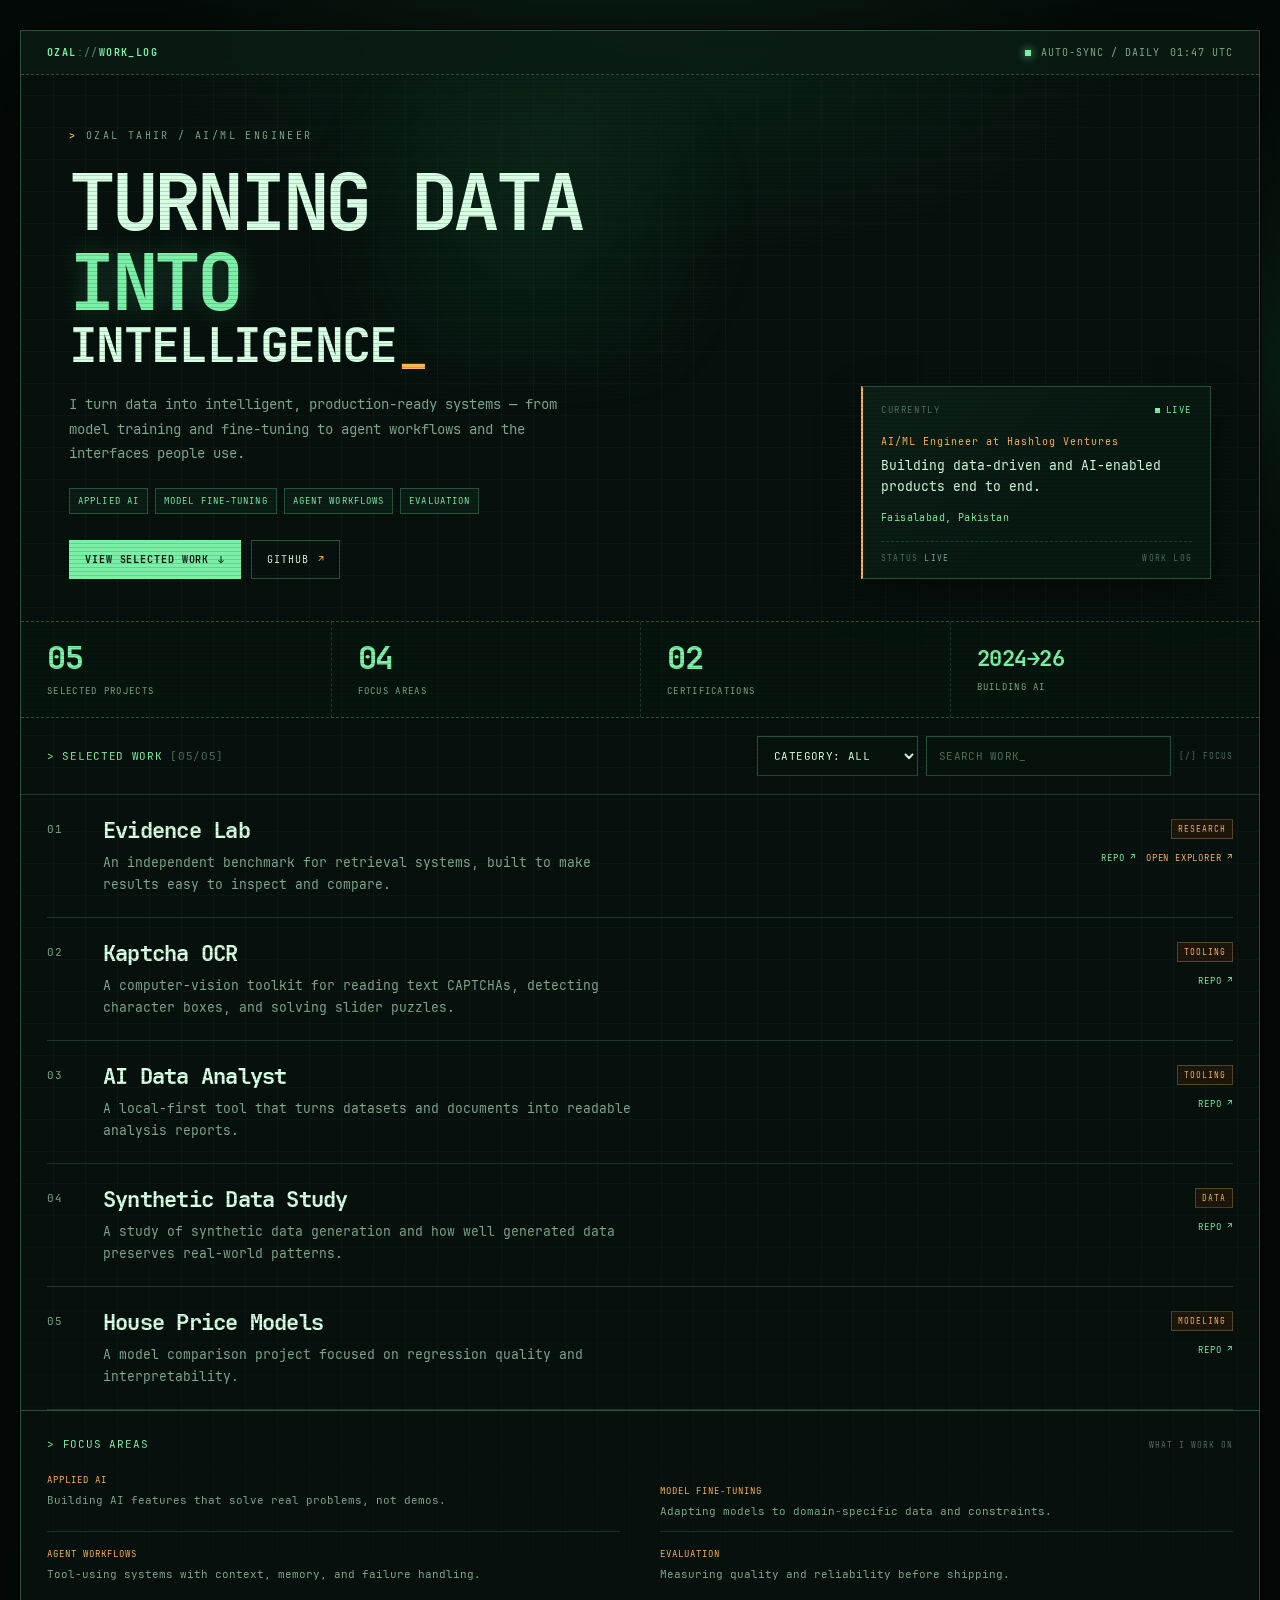
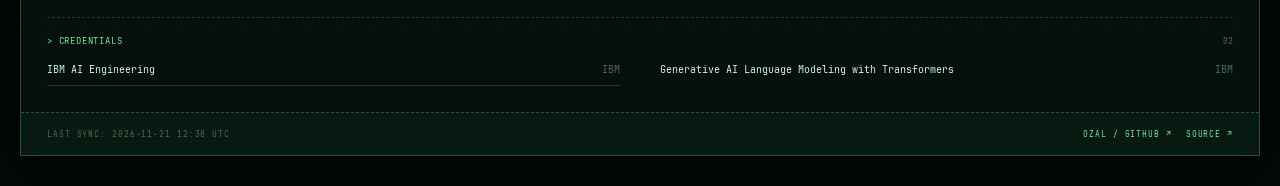
==== docs/index.html @ ebce56c3 "chore: refresh project monitor [skip ci]" ====
<!doctype html>
<html lang="en">
<head>
<meta charset="utf-8">
<meta name="viewport" content="width=device-width,initial-scale=1">
<title>Ozal Tahir — AI/ML Engineer</title>
<meta name="description" content="Ozal Tahir — AI/ML engineer building data-driven and AI-enabled products end to end. Selected work, focus areas, and credentials.">
<meta name="theme-color" content="#07110d">
<meta property="og:title" content="Ozal Tahir — AI/ML Engineer">
<meta property="og:description" content="Turning data into intelligent, production-ready systems.">
<meta property="og:type" content="website">
<link rel="icon" href="data:image/svg+xml,%3Csvg xmlns='http://www.w3.org/2000/svg' viewBox='0 0 64 64'%3E%3Crect width='64' height='64' fill='%2307110d'/%3E%3Cpath d='M14 20l10 12-10 12' stroke='%237bf1a8' stroke-width='5' fill='none'/%3E%3Cpath d='M32 46h18' stroke='%23ffb454' stroke-width='5'/%3E%3C/svg%3E">
<style>
@font-face{font-family:"JetBrains Mono";src:url("fonts/JetBrainsMono-Regular.ttf") format("truetype");font-weight:400;font-display:swap}
@font-face{font-family:"JetBrains Mono";src:url("fonts/JetBrainsMono-Bold.ttf") format("truetype");font-weight:700;font-display:swap}
:root{
  --bg:#06110d;--panel:#081710;--panel-2:#0a1d14;--ink:#d7ffe3;--mint:#7bf1a8;--green:#3ddc84;
  --amber:#ffb454;--muted:#7fa88f;--faint:#4f6f5d;--line:#1b3a2a;--line-2:#26513a;
  --mono:"JetBrains Mono",ui-monospace,SFMono-Regular,Menlo,Consolas,monospace;
  --measure:1240px;
}
*,*::before,*::after{box-sizing:border-box}
[hidden]{display:none!important}
html{scroll-behavior:smooth}
body{margin:0;background:#030a07;color:var(--ink);font-family:var(--mono);font-size:14px;-webkit-font-smoothing:antialiased}
a{color:inherit;text-decoration:none}
button,input,select{font:inherit;color:inherit}
button{background:none;border:0;padding:0;cursor:pointer}
a:hover{text-decoration:underline;text-underline-offset:4px}
:focus-visible{outline:2px solid var(--mint);outline-offset:3px}
::selection{background:var(--mint);color:var(--bg)}
.sr-only{position:absolute;width:1px;height:1px;padding:0;margin:-1px;overflow:hidden;clip:rect(0,0,0,0);white-space:nowrap;border:0}
.skip{position:absolute;left:16px;top:-60px;z-index:100;background:var(--mint);color:var(--bg);padding:10px 14px;font-weight:700}
.skip:focus{top:16px}

body{
  background:
    radial-gradient(900px 520px at 50% -10%,#0c2c1c 0%,transparent 65%),
    radial-gradient(700px 500px at 100% 20%,#0a2418 0%,transparent 60%),
    #030a07;
}
.monitor{
  max-width:var(--measure);margin:30px auto;position:relative;isolation:isolate;overflow:hidden;
  background:
    radial-gradient(800px 380px at 50% 0%,#0b2418 0%,transparent 62%),
    var(--bg);
  border:1px solid var(--line-2);
  box-shadow:0 0 0 1px #000,0 30px 90px #000a;
}
.monitor::before{
  content:"";position:absolute;inset:0;z-index:-1;opacity:.55;pointer-events:none;
  background-image:
    linear-gradient(#0d2519 1px,transparent 1px),
    linear-gradient(90deg,#0d2519 1px,transparent 1px);
  background-size:32px 32px;
  mask-image:linear-gradient(180deg,#000 0%,#000 60%,transparent 100%);
}
.monitor::after{
  content:"";position:absolute;inset:0;pointer-events:none;z-index:20;opacity:.16;
  background:repeating-linear-gradient(0deg,transparent 0 3px,#03100a 3px 4px);
  mix-blend-mode:multiply;
}

.topbar{
  display:flex;justify-content:space-between;align-items:center;gap:18px;padding:15px 26px;
  background:#0a1c13cc;border-bottom:1px dashed var(--line-2);font-size:10px;letter-spacing:1px;
  color:var(--mint);position:sticky;top:0;z-index:30;backdrop-filter:blur(10px)
}
.brand{font-weight:700;letter-spacing:1.4px;white-space:nowrap}
.brand .dim{color:var(--faint)}
.top-status{display:flex;align-items:center;gap:10px;color:var(--muted);white-space:nowrap}
.dot{width:6px;height:6px;background:var(--mint);display:inline-block;box-shadow:0 0 10px var(--mint);animation:pulse 2.4s ease-in-out infinite}
@keyframes pulse{0%,100%{opacity:1}50%{opacity:.25}}
.cursor{display:inline-block;margin-left:2px;color:var(--amber);animation:blink 1.2s step-end infinite}
@keyframes blink{0%,55%,100%{opacity:1}56%,99%{opacity:0}}

.hero{
  display:grid;grid-template-columns:minmax(0,1fr) 350px;gap:42px;align-items:end;
  padding:54px 48px 42px;position:relative
}
.hero::before{content:"";position:absolute;left:20%;top:0;width:520px;height:300px;background:radial-gradient(circle,#1b6b3d33,transparent 70%);filter:blur(20px);pointer-events:none;z-index:-1}
.kicker{font-size:10px;letter-spacing:2.4px;color:var(--muted);margin:0 0 20px;text-transform:uppercase}
.kicker b{color:var(--amber);font-weight:700}
h1{margin:0;font-size:clamp(34px,6.4vw,78px);line-height:1.02;letter-spacing:-.055em;font-weight:700;text-transform:uppercase}
h1 .line{display:block}
h1 .accent{color:var(--mint);text-shadow:0 0 26px #7bf1a838}
h1 .small{font-size:.62em;letter-spacing:-.035em;color:var(--ink)}
.lede{max-width:62ch;margin:22px 0 0;font-size:14px;line-height:1.75;color:var(--muted)}
.lede strong{color:var(--ink);font-weight:400}
.focus{display:flex;flex-wrap:wrap;gap:7px;margin:22px 0 0;padding:0;list-style:none}
.focus li{font-size:9px;letter-spacing:1.1px;color:var(--mint);border:1px solid var(--line-2);background:#0a1d14;padding:6px 8px;text-transform:uppercase}
.cta{display:flex;flex-wrap:wrap;gap:10px;margin:26px 0 0}
.btn{display:inline-flex;align-items:center;gap:9px;border:1px solid var(--line-2);padding:12px 15px;font-size:10px;letter-spacing:.9px;text-transform:uppercase;color:var(--ink);transition:background .18s,border-color .18s,transform .18s}
.btn:hover{text-decoration:none;border-color:var(--mint);background:#0c2418;transform:translateY(-1px)}
.btn.primary{background:var(--mint);border-color:var(--mint);color:#04130b;font-weight:700}
.btn.primary:hover{background:#a1ffc2;border-color:#a1ffc2}
.btn .arrow{color:var(--amber)}
.btn.primary .arrow{color:#0a4a26}

.signal{
  border:1px solid var(--line-2);border-left:2px solid var(--amber);background:#091a12f2;
  padding:17px 18px 15px;position:relative;box-shadow:0 18px 40px #0006
}
.signal::before{content:"";position:absolute;inset:0;background:linear-gradient(135deg,#7bf1a808,transparent 55%);pointer-events:none}
.signal-head{display:flex;justify-content:space-between;align-items:center;gap:10px;font-size:8.5px;letter-spacing:1.6px;color:var(--faint);text-transform:uppercase}
.live{display:flex;align-items:center;gap:6px;color:var(--mint)}
.live i{width:5px;height:5px;background:var(--mint);display:block;animation:pulse 2.4s ease-in-out infinite}
.signal-date{font-size:10px;color:var(--amber);letter-spacing:1px;margin:18px 0 7px;line-height:1.5}
.signal-msg{font-size:13px;line-height:1.6;color:var(--ink);margin:0}
.signal-repo{display:inline-block;margin:13px 0 0;font-size:9.5px;color:var(--mint);letter-spacing:.4px}
.signal-foot{display:flex;justify-content:space-between;gap:10px;margin:16px 0 0;padding-top:11px;border-top:1px dashed var(--line);font-size:8px;letter-spacing:1.2px;color:var(--faint);text-transform:uppercase}
.signal-foot b{color:var(--muted);font-weight:400}

.metrics{display:grid;grid-template-columns:repeat(4,1fr);border-block:1px dashed var(--line-2);background:#07170f99}
.metric{padding:20px 26px;min-width:0}
.metric+.metric{border-left:1px dashed var(--line)}
.metric strong{display:block;font-size:32px;line-height:1;font-weight:700;letter-spacing:-.04em;color:var(--mint);white-space:nowrap}
.metric strong.wide{font-size:22px;padding-top:6px;letter-spacing:-.02em}
.metric span{display:block;margin:11px 0 0;font-size:8.5px;letter-spacing:1.3px;color:var(--muted);text-transform:uppercase}

.controls{display:flex;justify-content:space-between;align-items:center;gap:20px;padding:18px 26px;border-bottom:1px solid var(--line)}
.section-tag{font-size:11px;letter-spacing:.7px;color:var(--mint);white-space:nowrap}
.section-tag span{color:var(--faint)}
.controls-right{display:flex;gap:8px;align-items:center;min-width:0}
select,input[type=search]{
  height:40px;background:#06130d;border:1px solid var(--line-2);color:var(--ink);
  font-size:11px;padding:0 12px;border-radius:0;min-width:0
}
select{padding-right:30px;text-transform:uppercase;letter-spacing:.4px;cursor:pointer}
input[type=search]{width:245px;letter-spacing:.3px}
input[type=search]::placeholder{color:var(--faint)}
input[type=search]::-webkit-search-cancel-button{filter:grayscale(1) invert(.6)}
.controls .hint{font-size:8px;color:var(--faint);letter-spacing:1px;white-space:nowrap}

.directory{padding:0 26px}
.project{
  display:grid;grid-template-columns:36px minmax(0,1fr) 166px;gap:20px;align-items:start;
  padding:22px 0;border-bottom:1px solid var(--line);position:relative;transition:background .18s
}
.project::before{content:"";position:absolute;left:-26px;top:0;bottom:0;width:2px;background:var(--mint);opacity:0;transition:opacity .18s}
.project:hover{background:#0b2016a8}
.project:hover::before{opacity:.8}
.p-index{font-size:11px;color:var(--faint);padding-top:5px;letter-spacing:.5px}
.p-index b{color:var(--muted);font-weight:400}
.p-main{min-width:0}
.p-top{display:flex;align-items:center;flex-wrap:wrap;gap:9px}
.p-name{font-size:22px;line-height:1.25;font-weight:700;letter-spacing:-.035em;color:var(--ink)}
.p-name:hover{color:var(--mint);text-decoration:none}
.p-desc{font-size:12.5px;line-height:1.7;color:var(--muted);margin:8px 0 0;max-width:66ch}
.p-side{display:flex;flex-direction:column;align-items:flex-end;gap:8px;text-align:right;padding-top:2px}
.p-metric{font-size:7.5px;letter-spacing:1px;color:var(--amber);border:1px solid #5a4526;background:#1d160b;padding:4px 6px;text-transform:uppercase}
.p-links{display:flex;flex-wrap:wrap;gap:10px;justify-content:flex-end;margin-top:5px}
.p-links a{font-size:8.5px;letter-spacing:.8px;color:var(--mint);text-transform:uppercase;white-space:nowrap}
.p-links a.demo{color:var(--amber)}

.empty{display:none;padding:62px 20px;text-align:center;border-bottom:1px solid var(--line)}
.empty.show{display:block}
.empty p{margin:0 0 16px;font-size:12px;color:var(--muted);letter-spacing:.4px}
.empty button{border:1px solid var(--line-2);padding:10px 13px;font-size:9px;letter-spacing:1px;color:var(--mint);text-transform:uppercase}
.empty button:hover{background:#0c2418}

.lower{display:block;border-top:1px solid var(--line-2)}
.panel{padding:26px;min-width:0}
.panel-head{display:flex;justify-content:space-between;align-items:baseline;gap:14px;flex-wrap:wrap;margin-bottom:18px}
.panel-head h2{margin:0;font-size:11px;letter-spacing:.8px;font-weight:400;color:var(--mint);text-transform:uppercase}
.panel-head span{font-size:8px;letter-spacing:1px;color:var(--faint);text-transform:uppercase}

.focus-grid{display:grid;grid-template-columns:1fr 1fr;column-gap:40px}
.focus-item{padding:11px 0;border-bottom:1px solid var(--line)}
.focus-item:first-child{padding-top:0}
.focus-item:nth-last-child(-n+2){border-bottom:0}
.focus-item:last-child{padding-bottom:0}
.focus-label{font-size:9px;letter-spacing:1px;color:var(--amber);text-transform:uppercase}
.focus-item p{margin:5px 0 0;font-size:10.5px;line-height:1.65;color:var(--muted)}
.credentials{margin-top:22px;padding-top:17px;border-top:1px dashed var(--line)}
.cred-head{display:flex;justify-content:space-between;align-items:baseline;gap:12px;margin-bottom:8px}
.cred-head span:first-child{font-size:9px;letter-spacing:.8px;color:var(--mint);text-transform:uppercase}
.cred-head span:last-child{font-size:8px;color:var(--faint)}
.credentials ul{list-style:none;margin:0;padding:0;display:grid;grid-template-columns:1fr 1fr;column-gap:40px}
.credentials li{display:flex;justify-content:space-between;gap:14px;padding:8px 0;border-bottom:1px solid var(--line);font-size:9.5px;line-height:1.5}
.credentials li:last-child{border-bottom:0;padding-bottom:0}
.credentials b{font-weight:400;color:var(--ink)}
.credentials li span{color:var(--faint);white-space:nowrap}

.footer{display:flex;justify-content:space-between;align-items:center;gap:16px;padding:16px 26px;border-top:1px dashed var(--line-2);background:#081a11;font-size:8px;letter-spacing:.9px;color:var(--faint);text-transform:uppercase}
.footer a{color:var(--mint)}
.footer-links{display:flex;gap:14px;flex-wrap:wrap}

@media(max-width:1000px){
  .hero{grid-template-columns:1fr;gap:28px;align-items:start}
  .signal{max-width:520px}
  .project{grid-template-columns:32px minmax(0,1fr);gap:16px}
  .p-side{grid-column:2 / -1;flex-direction:row;flex-wrap:wrap;align-items:center;justify-content:flex-start;text-align:left;gap:10px;padding:0}
  .p-links{justify-content:flex-start;margin:0}
}
@media(max-width:760px){
  .monitor{margin:0;border-inline:0;max-width:none}
  .topbar{padding:13px 16px;font-size:8.5px}
  .top-status .sync-label{display:none}
  .hero{padding:38px 18px 30px;gap:24px}
  .kicker{font-size:8.5px;letter-spacing:1.6px}
  h1{font-size:clamp(34px,10.5vw,58px)}
  .lede{font-size:12.5px}
  .focus li{font-size:8px}
  .btn{padding:11px 12px;font-size:9px}
  .signal{padding:15px}
  .metrics{grid-template-columns:1fr 1fr}
  .metric{padding:17px 18px}
  .metric:nth-child(3){border-left:0;border-top:1px dashed var(--line)}
  .metric:nth-child(4){border-top:1px dashed var(--line)}
  .metric strong{font-size:27px}
  .metric strong.wide{font-size:17px;padding-top:5px}
  .metric span{font-size:7.5px;margin-top:9px}
  .controls{padding:15px 18px;flex-direction:column;align-items:stretch;gap:12px}
  .controls-right{flex-wrap:wrap}
  .controls-right select{flex:1}
  .controls-right input{flex:1;width:auto}
  .controls .hint{display:none}
  .directory{padding:0 18px}
  .project{grid-template-columns:1fr;gap:12px;padding:20px 0}
  .project::before{left:-18px}
  .p-index{display:none}
  .p-name{font-size:21px}
  .p-desc{font-size:12px}
  .p-side{grid-column:auto;padding:0;gap:8px;text-align:left}
  .p-links{justify-content:flex-start;margin-left:auto}
  .panel{padding:22px 18px}
  .focus-grid{grid-template-columns:1fr}
  .focus-item:nth-last-child(-n+2){border-bottom:1px solid var(--line)}
  .focus-item:last-child{border-bottom:0}
  .credentials ul{grid-template-columns:1fr}
  .footer{padding:14px 18px;flex-direction:column;align-items:flex-start;gap:10px;font-size:7.5px}
  .footer-links{gap:12px}
}
@media(prefers-reduced-motion:reduce){
  *,*::before,*::after{animation:none!important;transition:none!important;scroll-behavior:auto!important}
}
</style>
</head>
<body>
<a class="skip" href="#work">Skip to selected work</a>
<main class="monitor" id="top">
  <div class="topbar">
    <span class="brand">OZAL<span class="dim">://</span>WORK_LOG</span>
    <span class="top-status"><span class="dot"></span><span class="sync-label">AUTO-SYNC / DAILY</span><span id="clock">--:-- UTC</span></span>
  </div>

  <header class="hero">
    <div>
      <p class="kicker"><b>&gt;</b> <span id="hero-kicker">Ozal Tahir / AI-ML Engineer</span></p>
      <h1 aria-label="Turning data into intelligence">
        <span class="line">Turning data</span>
        <span class="line accent">Into</span>
        <span class="line small">Intelligence<span class="cursor" aria-hidden="true">_</span></span>
      </h1>
      <p class="lede" id="hero-lede"></p>
      <ul class="focus" id="hero-focus" aria-label="Focus areas"></ul>
      <div class="cta">
        <a class="btn primary" href="#work">View selected work <span class="arrow">↓</span></a>
        <a class="btn" id="hero-github" href="https://github.com/ozalt">GitHub <span class="arrow">↗</span></a>
        <a class="btn" id="hero-linkedin" href="#" hidden>LinkedIn <span class="arrow">↗</span></a>
      </div>
    </div>
    <aside class="signal" aria-label="Current role">
      <div class="signal-head"><span>Currently</span><span class="live"><i></i> live</span></div>
      <div class="signal-date" id="current-role">—</div>
      <p class="signal-msg" id="current-description">—</p>
      <span class="signal-repo" id="current-location">—</span>
      <div class="signal-foot"><span>Status <b id="current-status">LIVE</b></span><span>Work log</span></div>
    </aside>
  </header>

  <section class="metrics" aria-label="Profile metrics">
    <div class="metric"><strong id="m-projects">05</strong><span>Selected projects</span></div>
    <div class="metric"><strong id="m-focus">04</strong><span>Focus areas</span></div>
    <div class="metric"><strong id="m-credentials">02</strong><span>Certifications</span></div>
    <div class="metric"><strong class="wide" id="m-window">2024→26</strong><span>Building AI</span></div>
  </section>

  <section class="controls" aria-label="Selected work filters">
    <div class="section-tag">&gt; SELECTED WORK <span id="result-count">[05/05]</span></div>
    <div class="controls-right">
      <label class="sr-only" for="category-filter">Filter by category</label>
      <select id="category-filter"><option value="">Category: all</option></select>
      <label class="sr-only" for="search">Search selected work</label>
      <input id="search" type="search" placeholder="SEARCH WORK_" autocomplete="off" spellcheck="false">
      <span class="hint">[/] FOCUS</span>
    </div>
  </section>

  <section class="directory" id="work" aria-label="Selected work">
    <div id="projects"></div>
    <div class="empty" id="empty">
      <p>NO WORK MATCHES THAT SIGNAL_</p>
      <button type="button" id="clear-filters">Clear filters</button>
    </div>
    <noscript><p class="lede">Enable JavaScript to browse selected work. The projects are also listed at <a href="https://github.com/ozalt">github.com/ozalt</a>.</p></noscript>
  </section>

  <section class="lower" aria-label="Focus areas and credentials">
    <div class="panel">
      <div class="panel-head"><h2>&gt; Focus areas</h2><span>What I work on</span></div>
      <div id="focus" class="focus-grid"></div>
      <div class="credentials">
        <div class="cred-head"><span>&gt; Credentials</span><span id="credential-count">02</span></div>
        <ul id="credentials"></ul>
      </div>
    </div>
  </section>

  <footer class="footer">
    <span>Last sync: <span id="sync-time">—</span></span>
    <span class="footer-links"><a id="footer-github" href="https://github.com/ozalt">Ozal / GitHub ↗</a><a id="footer-linkedin" href="#" hidden>LinkedIn ↗</a><a href="https://github.com/ozalt/ozalt">Source ↗</a></span>
  </footer>
</main>

<script>
const DATA = {"user":{"name":"Ozal Tahir","headline":"AI/ML Engineer","tagline":"I turn data into intelligent, production-ready systems — from model training and fine-tuning to agent workflows and the interfaces people use.","location":"Faisalabad, Pakistan","current":{"role":"AI/ML Engineer at Hashlog Ventures","description":"Building data-driven and AI-enabled products end to end.","status":"LIVE"},"focus":[{"label":"APPLIED AI","description":"Building AI features that solve real problems, not demos."},{"label":"MODEL FINE-TUNING","description":"Adapting models to domain-specific data and constraints."},{"label":"AGENT WORKFLOWS","description":"Tool-using systems with context, memory, and failure handling."},{"label":"EVALUATION","description":"Measuring quality and reliability before shipping."}],"credentials":[{"name":"IBM AI Engineering","issuer":"IBM"},{"name":"Generative AI Language Modeling with Transformers","issuer":"IBM"}],"links":{"github":"https://github.com/ozalt","lab":"lab/","linkedin":""}},"metrics":{"projects":5,"focus":4,"credentials":2,"window":"2024→26"},"projects":[{"repo":"ozalt/evidence-lab","name":"Evidence Lab","description":"An independent benchmark for retrieval systems, built to make results easy to inspect and compare.","category":"RESEARCH","url":"https://github.com/ozalt/evidence-lab","demo":"lab/","demo_label":"Open explorer","order":1,"index":1},{"repo":"ozalt/kaptchaocr","name":"Kaptcha OCR","description":"A computer-vision toolkit for reading text CAPTCHAs, detecting character boxes, and solving slider puzzles.","category":"TOOLING","url":"https://github.com/ozalt/kaptchaocr","demo":"","demo_label":"Live demo","order":2,"index":2},{"repo":"ozalt/AI-Data-Analyst-Reporter","name":"AI Data Analyst","description":"A local-first tool that turns datasets and documents into readable analysis reports.","category":"TOOLING","url":"https://github.com/ozalt/AI-Data-Analyst-Reporter","demo":"","demo_label":"Live demo","order":3,"index":3},{"repo":"ozalt/data-generation-using-ctgan","name":"Synthetic Data Study","description":"A study of synthetic data generation and how well generated data preserves real-world patterns.","category":"DATA","url":"https://github.com/ozalt/data-generation-using-ctgan","demo":"","demo_label":"Live demo","order":4,"index":4},{"repo":"ozalt/Machine-Learning-Models-Comparison-For-House-Prices","name":"House Price Models","description":"A model comparison project focused on regression quality and interpretability.","category":"MODELING","url":"https://github.com/ozalt/Machine-Learning-Models-Comparison-For-House-Prices","demo":"","demo_label":"Live demo","order":5,"index":5}],"meta":{"generated_at":"2026-11-21T12:38:29+00:00","signature":"5ed8ea69950e6cf6601e4b4a27015a0a8f26a9ebadbe64d87f9e6db1e8f97864"}};

const $ = (id) => document.getElementById(id);
const pad = (n) => String(n).padStart(2, "0");
const esc = (value) => String(value ?? "").replace(/[&<>"']/g, (c) => ({"&":"&amp;","<":"&lt;",">":"&gt;",'"':"&quot;","'":"&#39;"}[c]));
const fmtDateTime = (iso) => {
  if (!iso) return "—";
  const d = new Date(iso);
  const date = new Intl.DateTimeFormat("en-CA", {timeZone:"UTC", year:"numeric", month:"2-digit", day:"2-digit"}).format(d);
  const time = new Intl.DateTimeFormat("en-GB", {timeZone:"UTC", hour:"2-digit", minute:"2-digit", hour12:false}).format(d);
  return `${date} ${time} UTC`;
};

function renderHero() {
  const u = DATA.user;
  $("hero-kicker").textContent = `${u.name} / ${u.headline}`;
  $("hero-lede").textContent = u.tagline;
  $("hero-focus").innerHTML = (u.focus || []).map((f) => `<li>${esc(f.label)}</li>`).join("");
  $("hero-github").href = u.links.github;
  if (u.links.linkedin) {
    $("hero-linkedin").href = u.links.linkedin;
    $("hero-linkedin").hidden = false;
  }
  $("current-role").textContent = u.current?.role || u.headline;
  $("current-description").textContent = u.current?.description || "";
  $("current-location").textContent = u.location || "";
  $("current-status").textContent = u.current?.status || "LIVE";
  $("footer-github").href = u.links.github;
  if (u.links.linkedin) {
    $("footer-linkedin").href = u.links.linkedin;
    $("footer-linkedin").hidden = false;
  }
}

function renderMetrics() {
  const m = DATA.metrics;
  $("m-projects").textContent = pad(m.projects);
  $("m-focus").textContent = pad(m.focus);
  $("m-credentials").textContent = pad(m.credentials);
  $("m-window").textContent = m.window;
}

function projectCard(p) {
  const demo = p.demo ? `<a class="demo" href="${esc(p.demo)}">${esc(p.demo_label || "Live demo")} ↗</a>` : "";
  return `<article class="project" data-category="${esc(p.category)}">
    <div class="p-index"><b>${pad(p.index)}</b></div>
    <div class="p-main">
      <div class="p-top">
        <a class="p-name" href="${esc(p.url)}" target="_blank" rel="noopener">${esc(p.name)}</a>
      </div>
      <p class="p-desc">${esc(p.description)}</p>
    </div>
    <div class="p-side">
      <span class="p-metric">${esc(p.category)}</span>
      <div class="p-links"><a href="${esc(p.url)}" target="_blank" rel="noopener">Repo ↗</a>${demo}</div>
    </div>
  </article>`;
}

function currentFilters() {
  return {category: $("category-filter").value, q: $("search").value.trim().toLowerCase()};
}

function filteredProjects() {
  const {category, q} = currentFilters();
  return DATA.projects.filter((p) => {
    if (category && p.category !== category) return false;
    if (!q) return true;
    return [p.name, p.repo, p.description, p.category].join(" ").toLowerCase().includes(q);
  });
}

function renderProjects() {
  const list = filteredProjects();
  $("projects").innerHTML = list.map(projectCard).join("");
  $("result-count").textContent = `[${pad(list.length)}/${pad(DATA.projects.length)}]`;
  $("empty").classList.toggle("show", list.length === 0);
  const params = new URLSearchParams();
  const {category, q} = currentFilters();
  if (category) params.set("category", category);
  if (q) params.set("q", $("search").value.trim());
  const next = location.pathname + (params.size ? "?" + params.toString() : "");
  try { history.replaceState(null, "", next); } catch (error) { /* file:// preview */ }
}

function initFilters() {
  const categories = [...new Set(DATA.projects.map((p) => p.category).filter(Boolean))].sort();
  $("category-filter").insertAdjacentHTML("beforeend", categories.map((c) => `<option value="${esc(c)}">${esc(c)}</option>`).join(""));
  const params = new URLSearchParams(location.search);
  const category = params.get("category") || "";
  const q = params.get("q") || "";
  if (categories.includes(category)) $("category-filter").value = category;
  $("search").value = q;
  $("category-filter").addEventListener("change", renderProjects);
  let timer;
  $("search").addEventListener("input", () => { clearTimeout(timer); timer = setTimeout(renderProjects, 70); });
  $("clear-filters").addEventListener("click", () => { $("category-filter").value = ""; $("search").value = ""; renderProjects(); $("search").focus(); });
  document.addEventListener("keydown", (e) => {
    if (e.key === "/" && !["INPUT", "TEXTAREA", "SELECT"].includes(document.activeElement.tagName)) {
      e.preventDefault(); $("search").focus();
    }
    if (e.key === "Escape" && document.activeElement === $("search")) {
      $("search").value = ""; renderProjects();
    }
  });
}

function renderFocus() {
  $("focus").innerHTML = (DATA.user.focus || []).map((item) => `<div class="focus-item">
    <span class="focus-label">${esc(item.label)}</span>
    <p>${esc(item.description)}</p>
  </div>`).join("");
  $("credential-count").textContent = pad((DATA.user.credentials || []).length);
  $("credentials").innerHTML = (DATA.user.credentials || []).map((item) => `<li><b>${esc(item.name)}</b><span>${esc(item.issuer)}</span></li>`).join("");
}

function initClock() {
  const tick = () => {
    $("clock").textContent = new Intl.DateTimeFormat("en-GB", {timeZone:"UTC", hour:"2-digit", minute:"2-digit", hour12:false}).format(new Date()) + " UTC";
  };
  tick(); setInterval(tick, 30000);
}

function init() {
  renderHero();
  renderMetrics();
  initFilters();
  renderProjects();
  renderFocus();
  initClock();
  $("sync-time").textContent = fmtDateTime(DATA.meta.generated_at);
}
init();
</script>
</body>
</html>
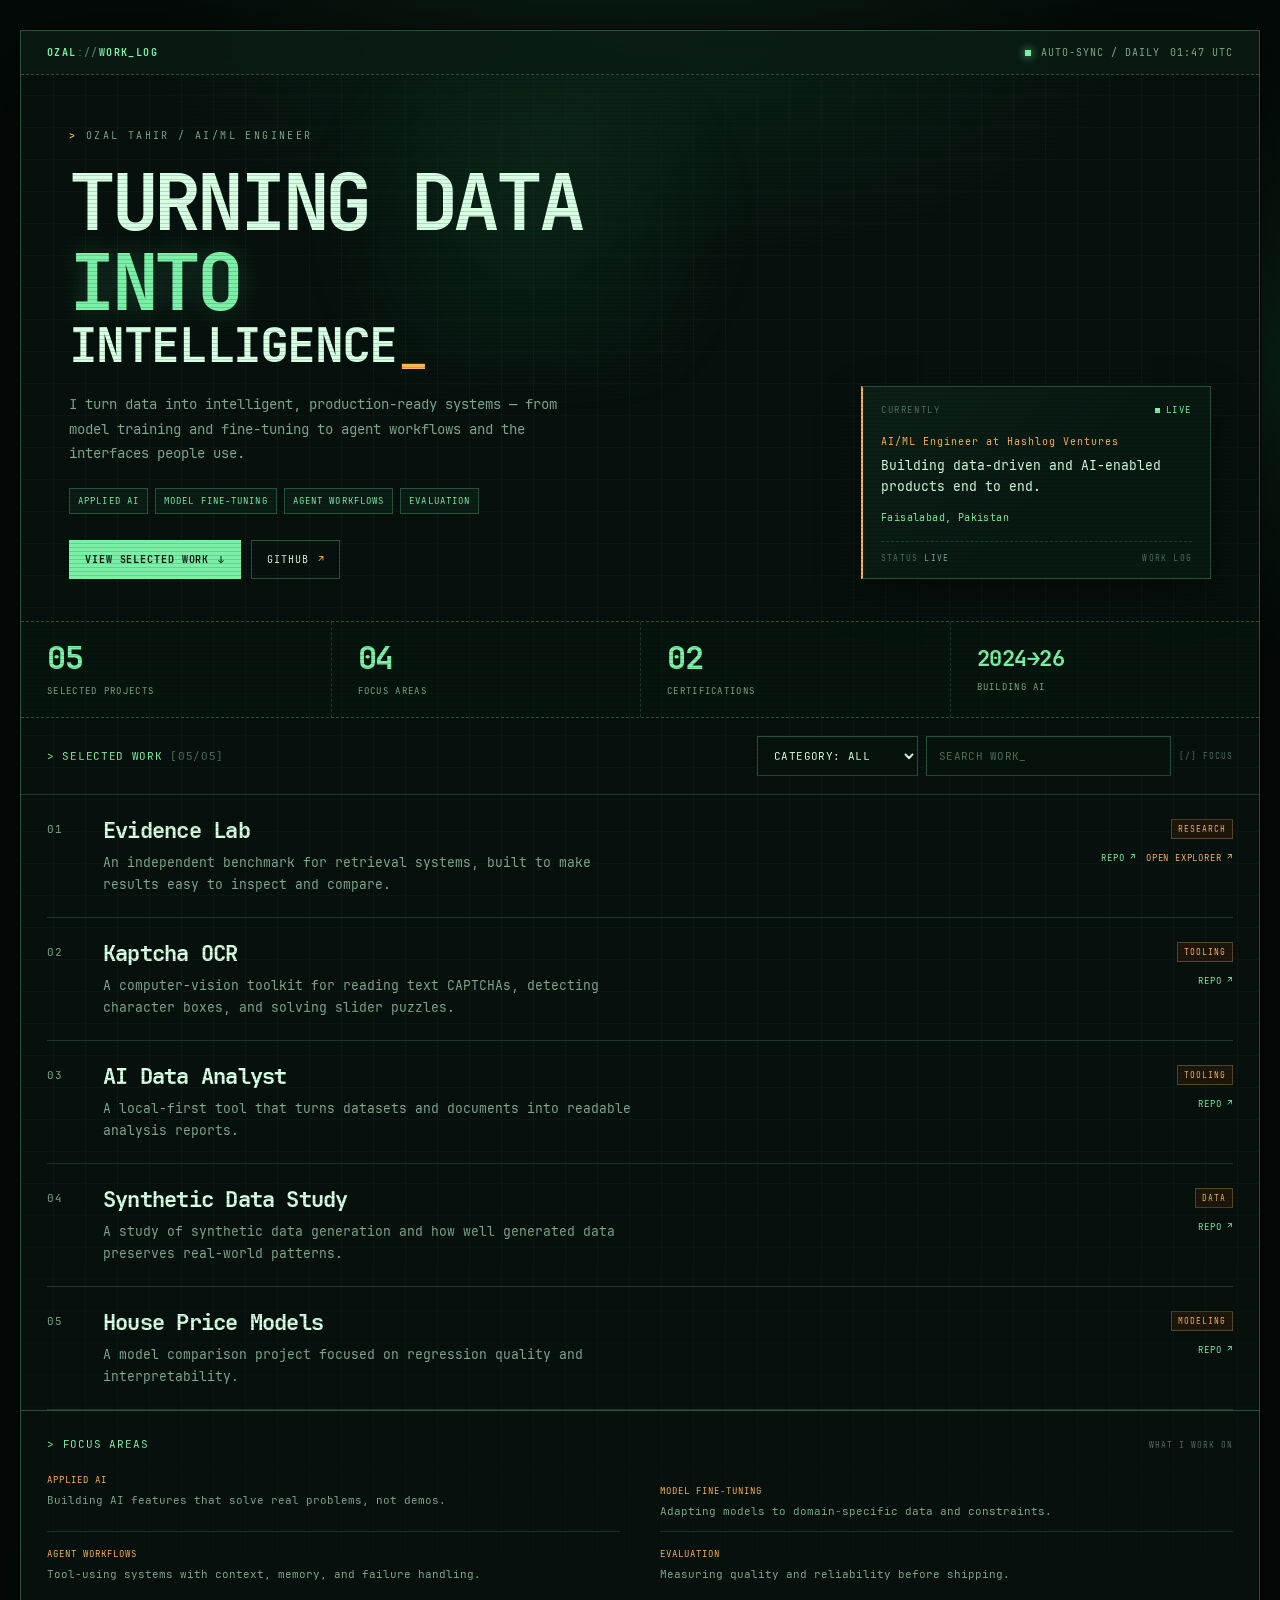
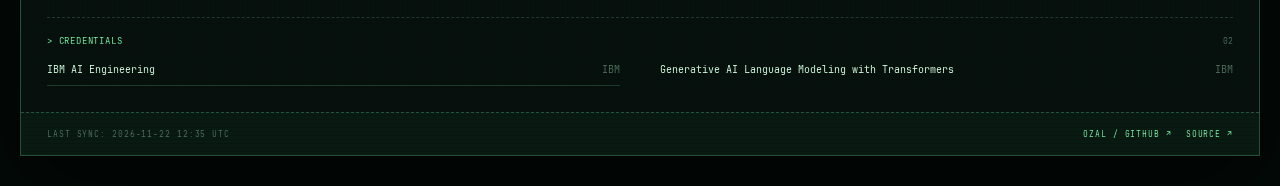
==== commit cba16ade: "chore: refresh project monitor [skip ci]" ====
--- a/docs/index.html
+++ b/docs/index.html
@@ -315,7 +315,7 @@
 </main>
 
 <script>
-const DATA = {"user":{"name":"Ozal Tahir","headline":"AI/ML Engineer","tagline":"I turn data into intelligent, production-ready systems — from model training and fine-tuning to agent workflows and the interfaces people use.","location":"Faisalabad, Pakistan","current":{"role":"AI/ML Engineer at Hashlog Ventures","description":"Building data-driven and AI-enabled products end to end.","status":"LIVE"},"focus":[{"label":"APPLIED AI","description":"Building AI features that solve real problems, not demos."},{"label":"MODEL FINE-TUNING","description":"Adapting models to domain-specific data and constraints."},{"label":"AGENT WORKFLOWS","description":"Tool-using systems with context, memory, and failure handling."},{"label":"EVALUATION","description":"Measuring quality and reliability before shipping."}],"credentials":[{"name":"IBM AI Engineering","issuer":"IBM"},{"name":"Generative AI Language Modeling with Transformers","issuer":"IBM"}],"links":{"github":"https://github.com/ozalt","lab":"lab/","linkedin":""}},"metrics":{"projects":5,"focus":4,"credentials":2,"window":"2024→26"},"projects":[{"repo":"ozalt/evidence-lab","name":"Evidence Lab","description":"An independent benchmark for retrieval systems, built to make results easy to inspect and compare.","category":"RESEARCH","url":"https://github.com/ozalt/evidence-lab","demo":"lab/","demo_label":"Open explorer","order":1,"index":1},{"repo":"ozalt/kaptchaocr","name":"Kaptcha OCR","description":"A computer-vision toolkit for reading text CAPTCHAs, detecting character boxes, and solving slider puzzles.","category":"TOOLING","url":"https://github.com/ozalt/kaptchaocr","demo":"","demo_label":"Live demo","order":2,"index":2},{"repo":"ozalt/AI-Data-Analyst-Reporter","name":"AI Data Analyst","description":"A local-first tool that turns datasets and documents into readable analysis reports.","category":"TOOLING","url":"https://github.com/ozalt/AI-Data-Analyst-Reporter","demo":"","demo_label":"Live demo","order":3,"index":3},{"repo":"ozalt/data-generation-using-ctgan","name":"Synthetic Data Study","description":"A study of synthetic data generation and how well generated data preserves real-world patterns.","category":"DATA","url":"https://github.com/ozalt/data-generation-using-ctgan","demo":"","demo_label":"Live demo","order":4,"index":4},{"repo":"ozalt/Machine-Learning-Models-Comparison-For-House-Prices","name":"House Price Models","description":"A model comparison project focused on regression quality and interpretability.","category":"MODELING","url":"https://github.com/ozalt/Machine-Learning-Models-Comparison-For-House-Prices","demo":"","demo_label":"Live demo","order":5,"index":5}],"meta":{"generated_at":"2026-11-21T12:38:29+00:00","signature":"5ed8ea69950e6cf6601e4b4a27015a0a8f26a9ebadbe64d87f9e6db1e8f97864"}};
+const DATA = {"user":{"name":"Ozal Tahir","headline":"AI/ML Engineer","tagline":"I turn data into intelligent, production-ready systems — from model training and fine-tuning to agent workflows and the interfaces people use.","location":"Faisalabad, Pakistan","current":{"role":"AI/ML Engineer at Hashlog Ventures","description":"Building data-driven and AI-enabled products end to end.","status":"LIVE"},"focus":[{"label":"APPLIED AI","description":"Building AI features that solve real problems, not demos."},{"label":"MODEL FINE-TUNING","description":"Adapting models to domain-specific data and constraints."},{"label":"AGENT WORKFLOWS","description":"Tool-using systems with context, memory, and failure handling."},{"label":"EVALUATION","description":"Measuring quality and reliability before shipping."}],"credentials":[{"name":"IBM AI Engineering","issuer":"IBM"},{"name":"Generative AI Language Modeling with Transformers","issuer":"IBM"}],"links":{"github":"https://github.com/ozalt","lab":"lab/","linkedin":""}},"metrics":{"projects":5,"focus":4,"credentials":2,"window":"2024→26"},"projects":[{"repo":"ozalt/evidence-lab","name":"Evidence Lab","description":"An independent benchmark for retrieval systems, built to make results easy to inspect and compare.","category":"RESEARCH","url":"https://github.com/ozalt/evidence-lab","demo":"lab/","demo_label":"Open explorer","order":1,"index":1},{"repo":"ozalt/kaptchaocr","name":"Kaptcha OCR","description":"A computer-vision toolkit for reading text CAPTCHAs, detecting character boxes, and solving slider puzzles.","category":"TOOLING","url":"https://github.com/ozalt/kaptchaocr","demo":"","demo_label":"Live demo","order":2,"index":2},{"repo":"ozalt/AI-Data-Analyst-Reporter","name":"AI Data Analyst","description":"A local-first tool that turns datasets and documents into readable analysis reports.","category":"TOOLING","url":"https://github.com/ozalt/AI-Data-Analyst-Reporter","demo":"","demo_label":"Live demo","order":3,"index":3},{"repo":"ozalt/data-generation-using-ctgan","name":"Synthetic Data Study","description":"A study of synthetic data generation and how well generated data preserves real-world patterns.","category":"DATA","url":"https://github.com/ozalt/data-generation-using-ctgan","demo":"","demo_label":"Live demo","order":4,"index":4},{"repo":"ozalt/Machine-Learning-Models-Comparison-For-House-Prices","name":"House Price Models","description":"A model comparison project focused on regression quality and interpretability.","category":"MODELING","url":"https://github.com/ozalt/Machine-Learning-Models-Comparison-For-House-Prices","demo":"","demo_label":"Live demo","order":5,"index":5}],"meta":{"generated_at":"2026-11-22T12:35:13+00:00","signature":"5ed8ea69950e6cf6601e4b4a27015a0a8f26a9ebadbe64d87f9e6db1e8f97864"}};
 
 const $ = (id) => document.getElementById(id);
 const pad = (n) => String(n).padStart(2, "0");
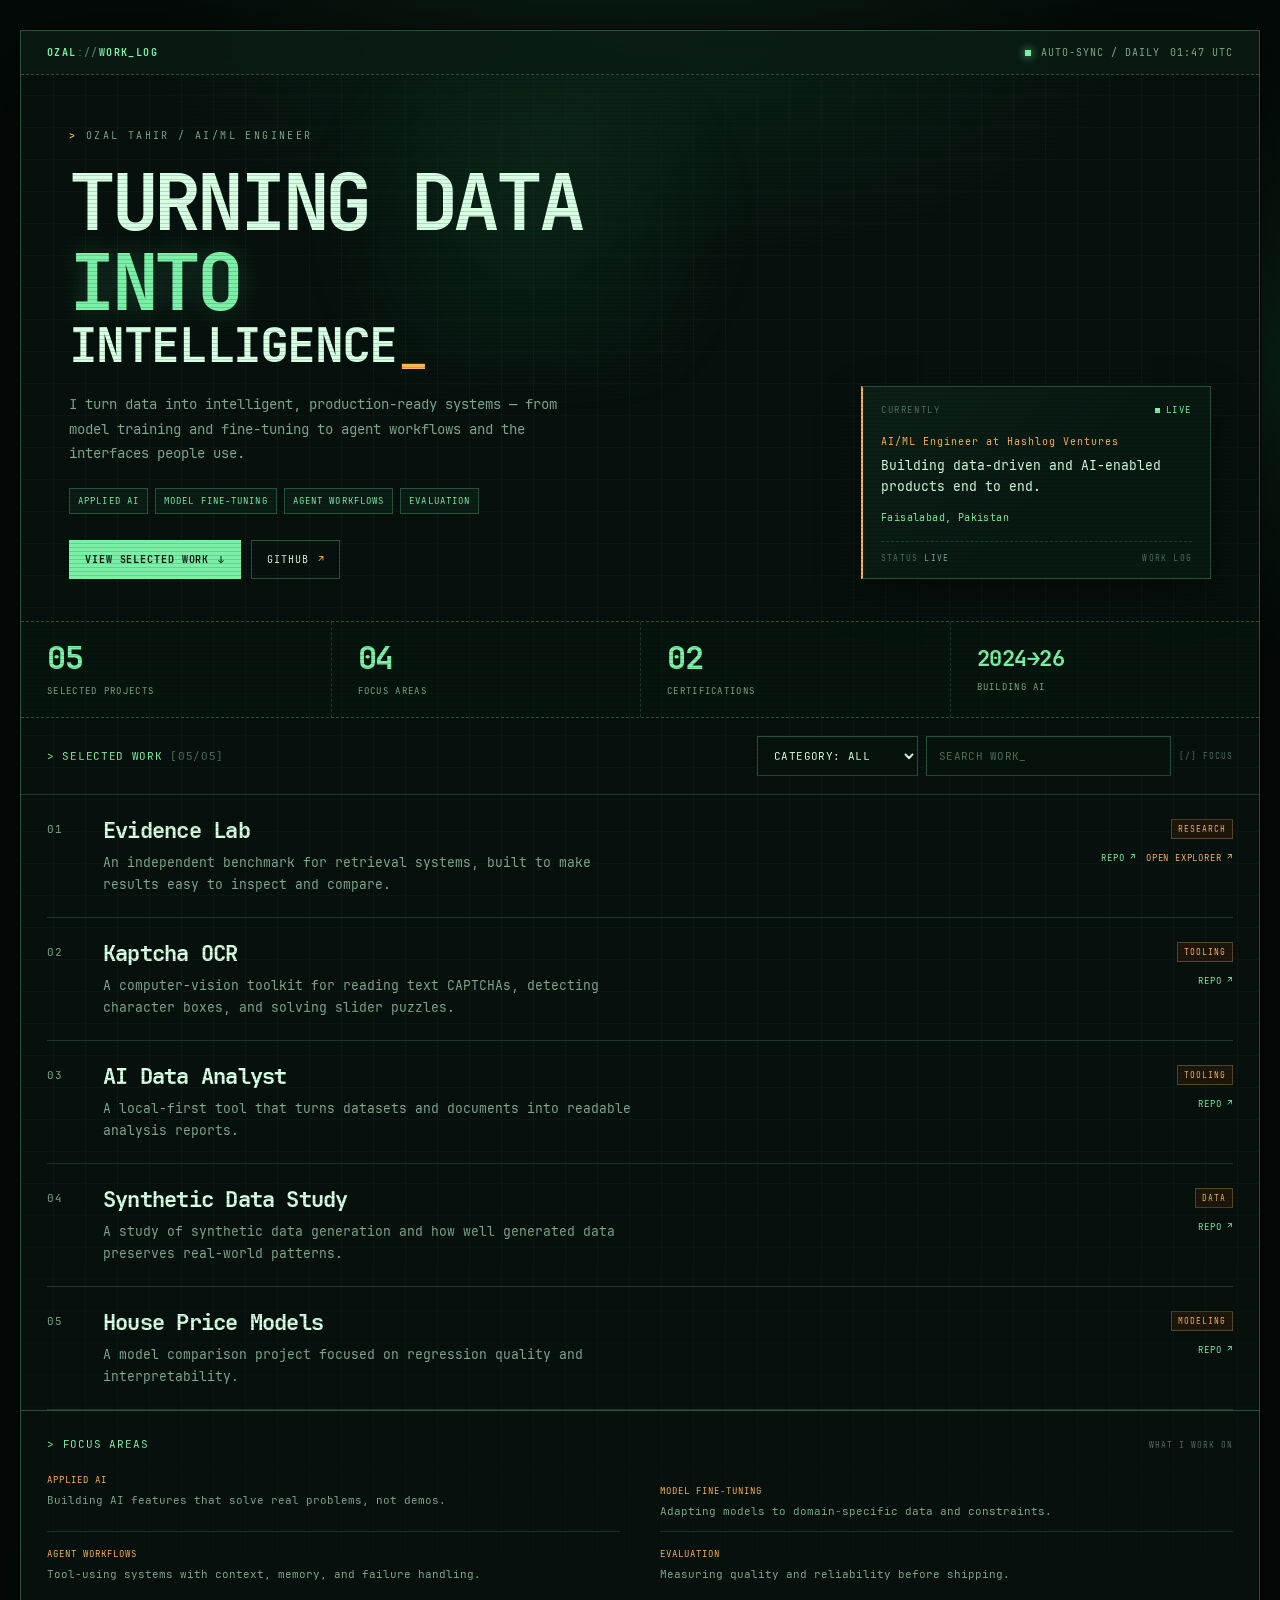
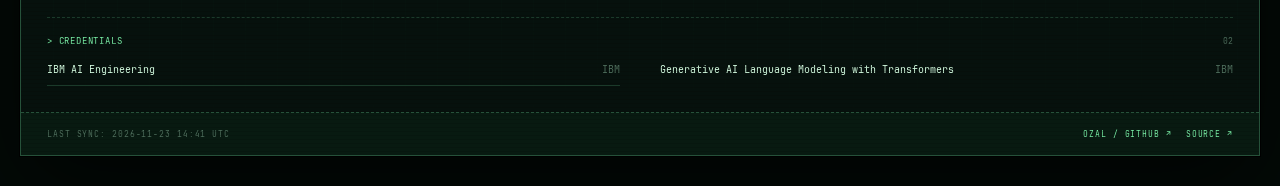
==== commit bb1e268b: "chore: refresh project monitor [skip ci]" ====
--- a/docs/index.html
+++ b/docs/index.html
@@ -315,7 +315,7 @@
 </main>
 
 <script>
-const DATA = {"user":{"name":"Ozal Tahir","headline":"AI/ML Engineer","tagline":"I turn data into intelligent, production-ready systems — from model training and fine-tuning to agent workflows and the interfaces people use.","location":"Faisalabad, Pakistan","current":{"role":"AI/ML Engineer at Hashlog Ventures","description":"Building data-driven and AI-enabled products end to end.","status":"LIVE"},"focus":[{"label":"APPLIED AI","description":"Building AI features that solve real problems, not demos."},{"label":"MODEL FINE-TUNING","description":"Adapting models to domain-specific data and constraints."},{"label":"AGENT WORKFLOWS","description":"Tool-using systems with context, memory, and failure handling."},{"label":"EVALUATION","description":"Measuring quality and reliability before shipping."}],"credentials":[{"name":"IBM AI Engineering","issuer":"IBM"},{"name":"Generative AI Language Modeling with Transformers","issuer":"IBM"}],"links":{"github":"https://github.com/ozalt","lab":"lab/","linkedin":""}},"metrics":{"projects":5,"focus":4,"credentials":2,"window":"2024→26"},"projects":[{"repo":"ozalt/evidence-lab","name":"Evidence Lab","description":"An independent benchmark for retrieval systems, built to make results easy to inspect and compare.","category":"RESEARCH","url":"https://github.com/ozalt/evidence-lab","demo":"lab/","demo_label":"Open explorer","order":1,"index":1},{"repo":"ozalt/kaptchaocr","name":"Kaptcha OCR","description":"A computer-vision toolkit for reading text CAPTCHAs, detecting character boxes, and solving slider puzzles.","category":"TOOLING","url":"https://github.com/ozalt/kaptchaocr","demo":"","demo_label":"Live demo","order":2,"index":2},{"repo":"ozalt/AI-Data-Analyst-Reporter","name":"AI Data Analyst","description":"A local-first tool that turns datasets and documents into readable analysis reports.","category":"TOOLING","url":"https://github.com/ozalt/AI-Data-Analyst-Reporter","demo":"","demo_label":"Live demo","order":3,"index":3},{"repo":"ozalt/data-generation-using-ctgan","name":"Synthetic Data Study","description":"A study of synthetic data generation and how well generated data preserves real-world patterns.","category":"DATA","url":"https://github.com/ozalt/data-generation-using-ctgan","demo":"","demo_label":"Live demo","order":4,"index":4},{"repo":"ozalt/Machine-Learning-Models-Comparison-For-House-Prices","name":"House Price Models","description":"A model comparison project focused on regression quality and interpretability.","category":"MODELING","url":"https://github.com/ozalt/Machine-Learning-Models-Comparison-For-House-Prices","demo":"","demo_label":"Live demo","order":5,"index":5}],"meta":{"generated_at":"2026-11-22T12:35:13+00:00","signature":"5ed8ea69950e6cf6601e4b4a27015a0a8f26a9ebadbe64d87f9e6db1e8f97864"}};
+const DATA = {"user":{"name":"Ozal Tahir","headline":"AI/ML Engineer","tagline":"I turn data into intelligent, production-ready systems — from model training and fine-tuning to agent workflows and the interfaces people use.","location":"Faisalabad, Pakistan","current":{"role":"AI/ML Engineer at Hashlog Ventures","description":"Building data-driven and AI-enabled products end to end.","status":"LIVE"},"focus":[{"label":"APPLIED AI","description":"Building AI features that solve real problems, not demos."},{"label":"MODEL FINE-TUNING","description":"Adapting models to domain-specific data and constraints."},{"label":"AGENT WORKFLOWS","description":"Tool-using systems with context, memory, and failure handling."},{"label":"EVALUATION","description":"Measuring quality and reliability before shipping."}],"credentials":[{"name":"IBM AI Engineering","issuer":"IBM"},{"name":"Generative AI Language Modeling with Transformers","issuer":"IBM"}],"links":{"github":"https://github.com/ozalt","lab":"lab/","linkedin":""}},"metrics":{"projects":5,"focus":4,"credentials":2,"window":"2024→26"},"projects":[{"repo":"ozalt/evidence-lab","name":"Evidence Lab","description":"An independent benchmark for retrieval systems, built to make results easy to inspect and compare.","category":"RESEARCH","url":"https://github.com/ozalt/evidence-lab","demo":"lab/","demo_label":"Open explorer","order":1,"index":1},{"repo":"ozalt/kaptchaocr","name":"Kaptcha OCR","description":"A computer-vision toolkit for reading text CAPTCHAs, detecting character boxes, and solving slider puzzles.","category":"TOOLING","url":"https://github.com/ozalt/kaptchaocr","demo":"","demo_label":"Live demo","order":2,"index":2},{"repo":"ozalt/AI-Data-Analyst-Reporter","name":"AI Data Analyst","description":"A local-first tool that turns datasets and documents into readable analysis reports.","category":"TOOLING","url":"https://github.com/ozalt/AI-Data-Analyst-Reporter","demo":"","demo_label":"Live demo","order":3,"index":3},{"repo":"ozalt/data-generation-using-ctgan","name":"Synthetic Data Study","description":"A study of synthetic data generation and how well generated data preserves real-world patterns.","category":"DATA","url":"https://github.com/ozalt/data-generation-using-ctgan","demo":"","demo_label":"Live demo","order":4,"index":4},{"repo":"ozalt/Machine-Learning-Models-Comparison-For-House-Prices","name":"House Price Models","description":"A model comparison project focused on regression quality and interpretability.","category":"MODELING","url":"https://github.com/ozalt/Machine-Learning-Models-Comparison-For-House-Prices","demo":"","demo_label":"Live demo","order":5,"index":5}],"meta":{"generated_at":"2026-11-23T14:41:26+00:00","signature":"5ed8ea69950e6cf6601e4b4a27015a0a8f26a9ebadbe64d87f9e6db1e8f97864"}};
 
 const $ = (id) => document.getElementById(id);
 const pad = (n) => String(n).padStart(2, "0");
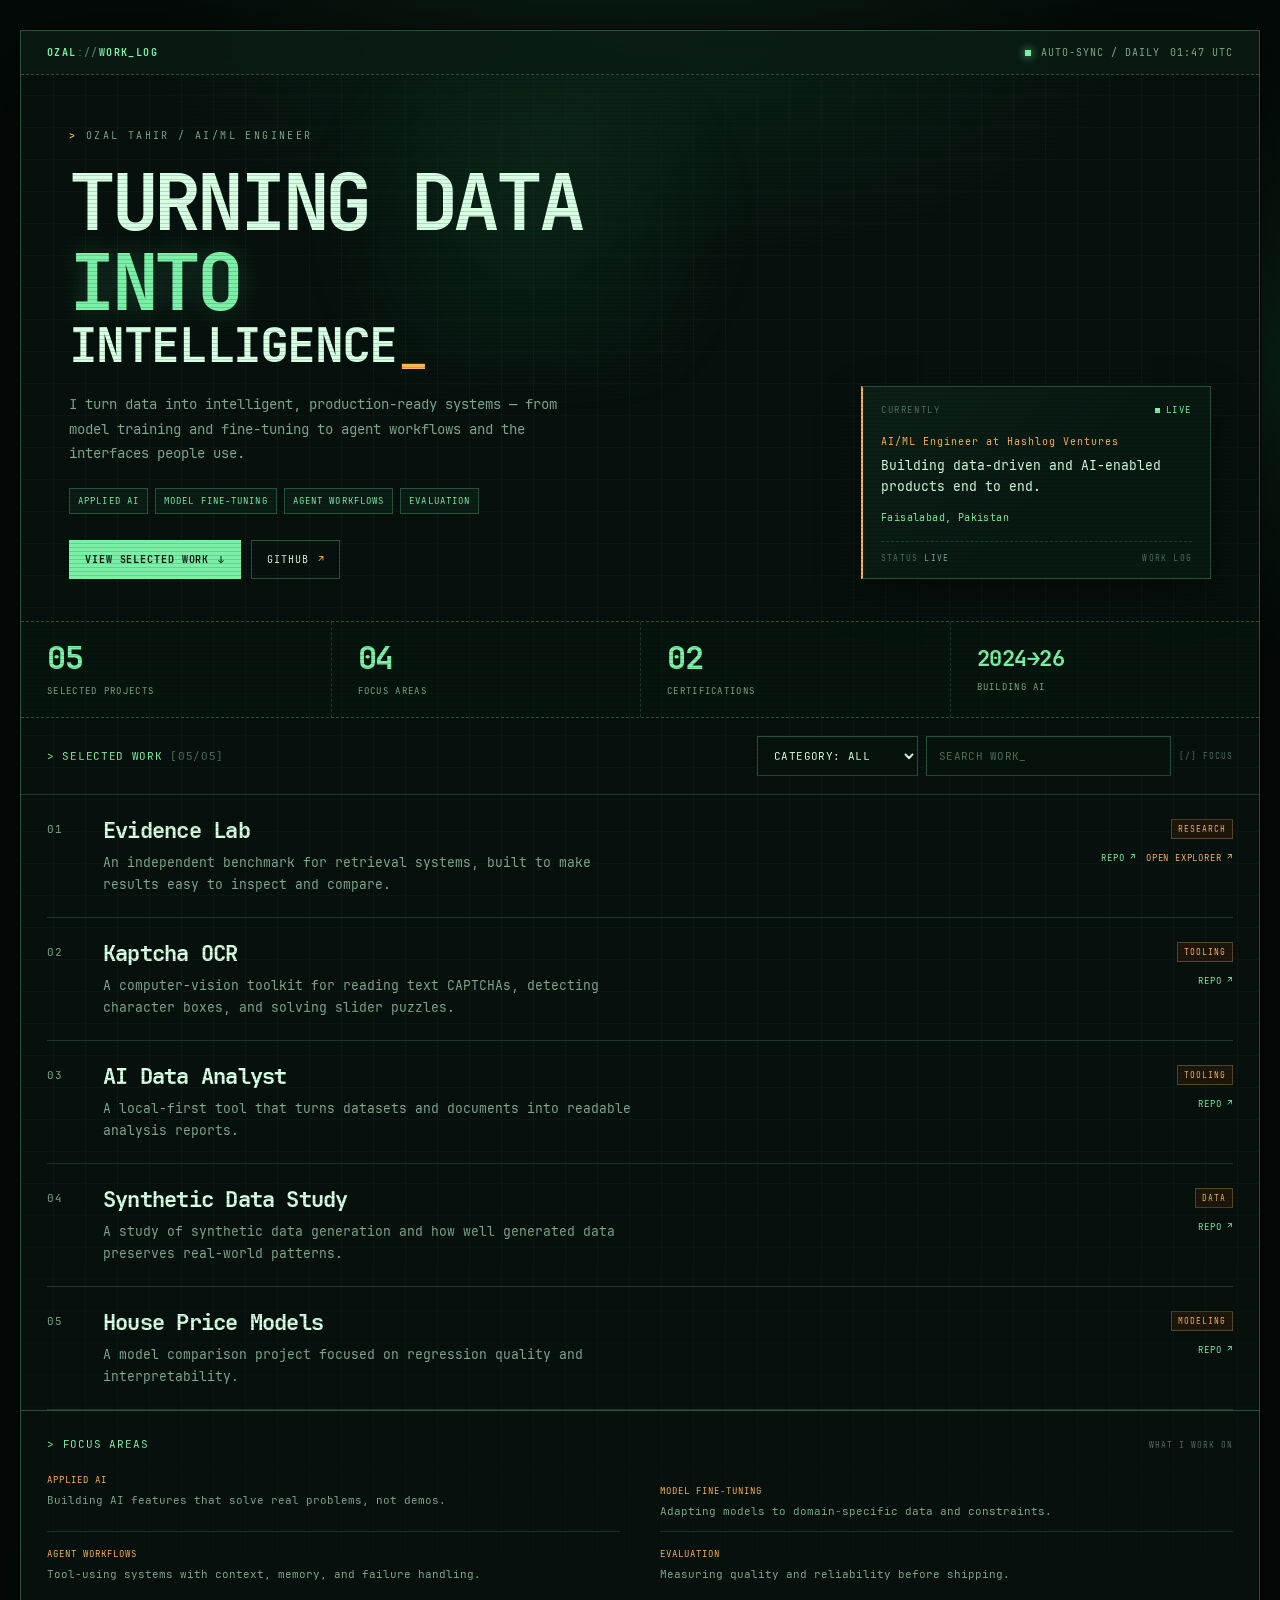
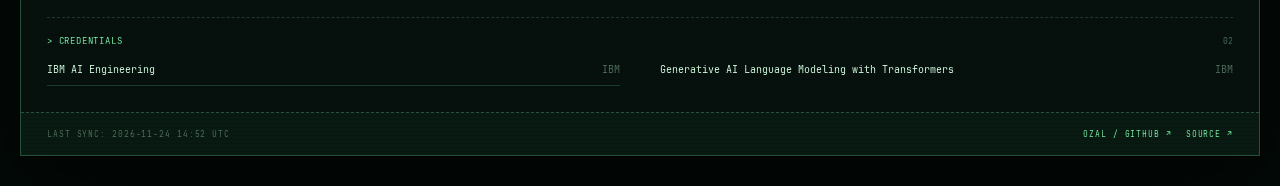
==== commit 3fb7d6ed: "chore: refresh project monitor [skip ci]" ====
--- a/docs/index.html
+++ b/docs/index.html
@@ -315,7 +315,7 @@
 </main>
 
 <script>
-const DATA = {"user":{"name":"Ozal Tahir","headline":"AI/ML Engineer","tagline":"I turn data into intelligent, production-ready systems — from model training and fine-tuning to agent workflows and the interfaces people use.","location":"Faisalabad, Pakistan","current":{"role":"AI/ML Engineer at Hashlog Ventures","description":"Building data-driven and AI-enabled products end to end.","status":"LIVE"},"focus":[{"label":"APPLIED AI","description":"Building AI features that solve real problems, not demos."},{"label":"MODEL FINE-TUNING","description":"Adapting models to domain-specific data and constraints."},{"label":"AGENT WORKFLOWS","description":"Tool-using systems with context, memory, and failure handling."},{"label":"EVALUATION","description":"Measuring quality and reliability before shipping."}],"credentials":[{"name":"IBM AI Engineering","issuer":"IBM"},{"name":"Generative AI Language Modeling with Transformers","issuer":"IBM"}],"links":{"github":"https://github.com/ozalt","lab":"lab/","linkedin":""}},"metrics":{"projects":5,"focus":4,"credentials":2,"window":"2024→26"},"projects":[{"repo":"ozalt/evidence-lab","name":"Evidence Lab","description":"An independent benchmark for retrieval systems, built to make results easy to inspect and compare.","category":"RESEARCH","url":"https://github.com/ozalt/evidence-lab","demo":"lab/","demo_label":"Open explorer","order":1,"index":1},{"repo":"ozalt/kaptchaocr","name":"Kaptcha OCR","description":"A computer-vision toolkit for reading text CAPTCHAs, detecting character boxes, and solving slider puzzles.","category":"TOOLING","url":"https://github.com/ozalt/kaptchaocr","demo":"","demo_label":"Live demo","order":2,"index":2},{"repo":"ozalt/AI-Data-Analyst-Reporter","name":"AI Data Analyst","description":"A local-first tool that turns datasets and documents into readable analysis reports.","category":"TOOLING","url":"https://github.com/ozalt/AI-Data-Analyst-Reporter","demo":"","demo_label":"Live demo","order":3,"index":3},{"repo":"ozalt/data-generation-using-ctgan","name":"Synthetic Data Study","description":"A study of synthetic data generation and how well generated data preserves real-world patterns.","category":"DATA","url":"https://github.com/ozalt/data-generation-using-ctgan","demo":"","demo_label":"Live demo","order":4,"index":4},{"repo":"ozalt/Machine-Learning-Models-Comparison-For-House-Prices","name":"House Price Models","description":"A model comparison project focused on regression quality and interpretability.","category":"MODELING","url":"https://github.com/ozalt/Machine-Learning-Models-Comparison-For-House-Prices","demo":"","demo_label":"Live demo","order":5,"index":5}],"meta":{"generated_at":"2026-11-23T14:41:26+00:00","signature":"5ed8ea69950e6cf6601e4b4a27015a0a8f26a9ebadbe64d87f9e6db1e8f97864"}};
+const DATA = {"user":{"name":"Ozal Tahir","headline":"AI/ML Engineer","tagline":"I turn data into intelligent, production-ready systems — from model training and fine-tuning to agent workflows and the interfaces people use.","location":"Faisalabad, Pakistan","current":{"role":"AI/ML Engineer at Hashlog Ventures","description":"Building data-driven and AI-enabled products end to end.","status":"LIVE"},"focus":[{"label":"APPLIED AI","description":"Building AI features that solve real problems, not demos."},{"label":"MODEL FINE-TUNING","description":"Adapting models to domain-specific data and constraints."},{"label":"AGENT WORKFLOWS","description":"Tool-using systems with context, memory, and failure handling."},{"label":"EVALUATION","description":"Measuring quality and reliability before shipping."}],"credentials":[{"name":"IBM AI Engineering","issuer":"IBM"},{"name":"Generative AI Language Modeling with Transformers","issuer":"IBM"}],"links":{"github":"https://github.com/ozalt","lab":"lab/","linkedin":""}},"metrics":{"projects":5,"focus":4,"credentials":2,"window":"2024→26"},"projects":[{"repo":"ozalt/evidence-lab","name":"Evidence Lab","description":"An independent benchmark for retrieval systems, built to make results easy to inspect and compare.","category":"RESEARCH","url":"https://github.com/ozalt/evidence-lab","demo":"lab/","demo_label":"Open explorer","order":1,"index":1},{"repo":"ozalt/kaptchaocr","name":"Kaptcha OCR","description":"A computer-vision toolkit for reading text CAPTCHAs, detecting character boxes, and solving slider puzzles.","category":"TOOLING","url":"https://github.com/ozalt/kaptchaocr","demo":"","demo_label":"Live demo","order":2,"index":2},{"repo":"ozalt/AI-Data-Analyst-Reporter","name":"AI Data Analyst","description":"A local-first tool that turns datasets and documents into readable analysis reports.","category":"TOOLING","url":"https://github.com/ozalt/AI-Data-Analyst-Reporter","demo":"","demo_label":"Live demo","order":3,"index":3},{"repo":"ozalt/data-generation-using-ctgan","name":"Synthetic Data Study","description":"A study of synthetic data generation and how well generated data preserves real-world patterns.","category":"DATA","url":"https://github.com/ozalt/data-generation-using-ctgan","demo":"","demo_label":"Live demo","order":4,"index":4},{"repo":"ozalt/Machine-Learning-Models-Comparison-For-House-Prices","name":"House Price Models","description":"A model comparison project focused on regression quality and interpretability.","category":"MODELING","url":"https://github.com/ozalt/Machine-Learning-Models-Comparison-For-House-Prices","demo":"","demo_label":"Live demo","order":5,"index":5}],"meta":{"generated_at":"2026-11-24T14:52:34+00:00","signature":"5ed8ea69950e6cf6601e4b4a27015a0a8f26a9ebadbe64d87f9e6db1e8f97864"}};
 
 const $ = (id) => document.getElementById(id);
 const pad = (n) => String(n).padStart(2, "0");
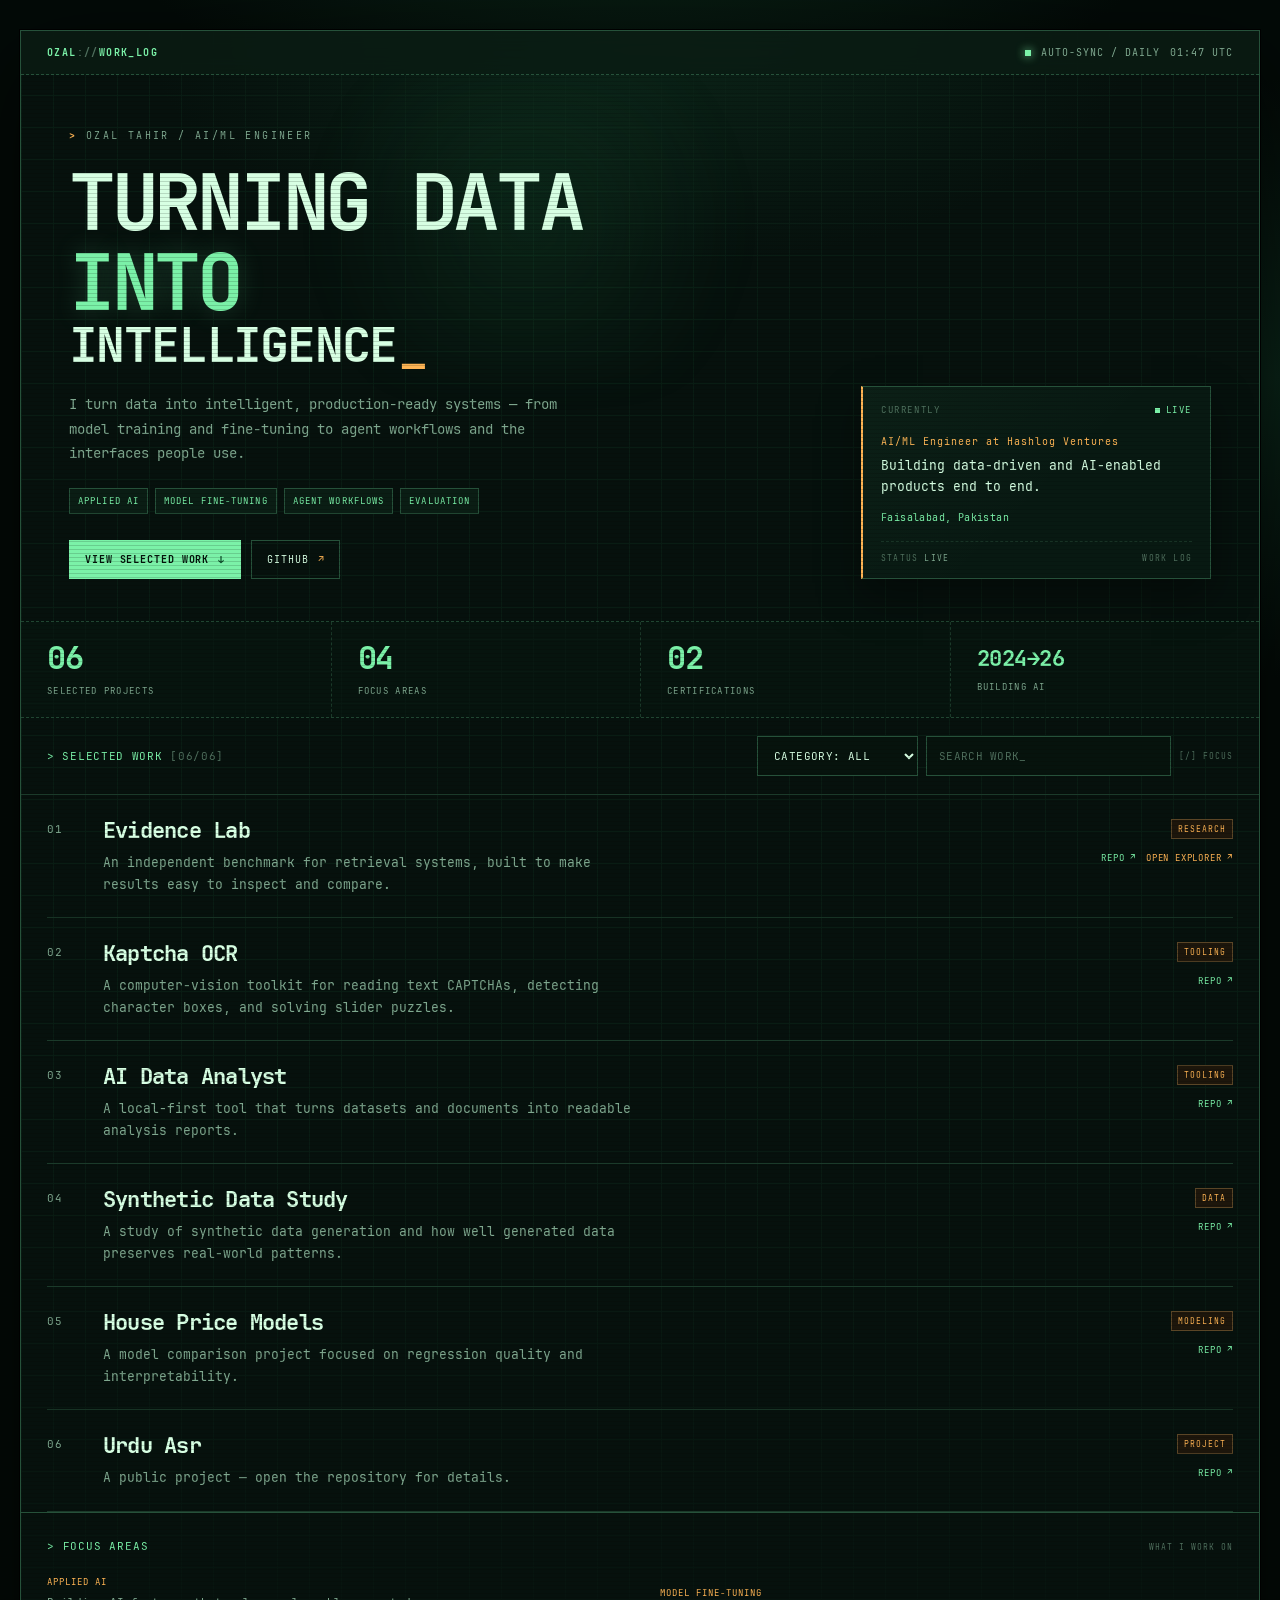
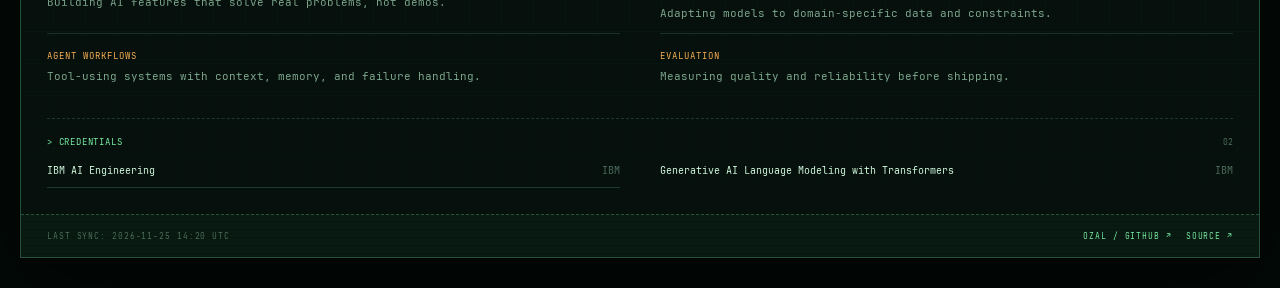
==== commit 1a502d6b: "chore: refresh project monitor [skip ci]" ====
--- a/docs/index.html
+++ b/docs/index.html
@@ -315,7 +315,7 @@
 </main>
 
 <script>
-const DATA = {"user":{"name":"Ozal Tahir","headline":"AI/ML Engineer","tagline":"I turn data into intelligent, production-ready systems — from model training and fine-tuning to agent workflows and the interfaces people use.","location":"Faisalabad, Pakistan","current":{"role":"AI/ML Engineer at Hashlog Ventures","description":"Building data-driven and AI-enabled products end to end.","status":"LIVE"},"focus":[{"label":"APPLIED AI","description":"Building AI features that solve real problems, not demos."},{"label":"MODEL FINE-TUNING","description":"Adapting models to domain-specific data and constraints."},{"label":"AGENT WORKFLOWS","description":"Tool-using systems with context, memory, and failure handling."},{"label":"EVALUATION","description":"Measuring quality and reliability before shipping."}],"credentials":[{"name":"IBM AI Engineering","issuer":"IBM"},{"name":"Generative AI Language Modeling with Transformers","issuer":"IBM"}],"links":{"github":"https://github.com/ozalt","lab":"lab/","linkedin":""}},"metrics":{"projects":5,"focus":4,"credentials":2,"window":"2024→26"},"projects":[{"repo":"ozalt/evidence-lab","name":"Evidence Lab","description":"An independent benchmark for retrieval systems, built to make results easy to inspect and compare.","category":"RESEARCH","url":"https://github.com/ozalt/evidence-lab","demo":"lab/","demo_label":"Open explorer","order":1,"index":1},{"repo":"ozalt/kaptchaocr","name":"Kaptcha OCR","description":"A computer-vision toolkit for reading text CAPTCHAs, detecting character boxes, and solving slider puzzles.","category":"TOOLING","url":"https://github.com/ozalt/kaptchaocr","demo":"","demo_label":"Live demo","order":2,"index":2},{"repo":"ozalt/AI-Data-Analyst-Reporter","name":"AI Data Analyst","description":"A local-first tool that turns datasets and documents into readable analysis reports.","category":"TOOLING","url":"https://github.com/ozalt/AI-Data-Analyst-Reporter","demo":"","demo_label":"Live demo","order":3,"index":3},{"repo":"ozalt/data-generation-using-ctgan","name":"Synthetic Data Study","description":"A study of synthetic data generation and how well generated data preserves real-world patterns.","category":"DATA","url":"https://github.com/ozalt/data-generation-using-ctgan","demo":"","demo_label":"Live demo","order":4,"index":4},{"repo":"ozalt/Machine-Learning-Models-Comparison-For-House-Prices","name":"House Price Models","description":"A model comparison project focused on regression quality and interpretability.","category":"MODELING","url":"https://github.com/ozalt/Machine-Learning-Models-Comparison-For-House-Prices","demo":"","demo_label":"Live demo","order":5,"index":5}],"meta":{"generated_at":"2026-11-24T14:52:34+00:00","signature":"5ed8ea69950e6cf6601e4b4a27015a0a8f26a9ebadbe64d87f9e6db1e8f97864"}};
+const DATA = {"user":{"name":"Ozal Tahir","headline":"AI/ML Engineer","tagline":"I turn data into intelligent, production-ready systems — from model training and fine-tuning to agent workflows and the interfaces people use.","location":"Faisalabad, Pakistan","current":{"role":"AI/ML Engineer at Hashlog Ventures","description":"Building data-driven and AI-enabled products end to end.","status":"LIVE"},"focus":[{"label":"APPLIED AI","description":"Building AI features that solve real problems, not demos."},{"label":"MODEL FINE-TUNING","description":"Adapting models to domain-specific data and constraints."},{"label":"AGENT WORKFLOWS","description":"Tool-using systems with context, memory, and failure handling."},{"label":"EVALUATION","description":"Measuring quality and reliability before shipping."}],"credentials":[{"name":"IBM AI Engineering","issuer":"IBM"},{"name":"Generative AI Language Modeling with Transformers","issuer":"IBM"}],"links":{"github":"https://github.com/ozalt","lab":"lab/","linkedin":""}},"metrics":{"projects":6,"focus":4,"credentials":2,"window":"2024→26"},"projects":[{"repo":"ozalt/evidence-lab","name":"Evidence Lab","description":"An independent benchmark for retrieval systems, built to make results easy to inspect and compare.","category":"RESEARCH","url":"https://github.com/ozalt/evidence-lab","demo":"lab/","demo_label":"Open explorer","order":1,"index":1},{"repo":"ozalt/kaptchaocr","name":"Kaptcha OCR","description":"A computer-vision toolkit for reading text CAPTCHAs, detecting character boxes, and solving slider puzzles.","category":"TOOLING","url":"https://github.com/ozalt/kaptchaocr","demo":"","demo_label":"Live demo","order":2,"index":2},{"repo":"ozalt/AI-Data-Analyst-Reporter","name":"AI Data Analyst","description":"A local-first tool that turns datasets and documents into readable analysis reports.","category":"TOOLING","url":"https://github.com/ozalt/AI-Data-Analyst-Reporter","demo":"","demo_label":"Live demo","order":3,"index":3},{"repo":"ozalt/data-generation-using-ctgan","name":"Synthetic Data Study","description":"A study of synthetic data generation and how well generated data preserves real-world patterns.","category":"DATA","url":"https://github.com/ozalt/data-generation-using-ctgan","demo":"","demo_label":"Live demo","order":4,"index":4},{"repo":"ozalt/Machine-Learning-Models-Comparison-For-House-Prices","name":"House Price Models","description":"A model comparison project focused on regression quality and interpretability.","category":"MODELING","url":"https://github.com/ozalt/Machine-Learning-Models-Comparison-For-House-Prices","demo":"","demo_label":"Live demo","order":5,"index":5},{"repo":"ozalt/urdu-asr","name":"Urdu Asr","description":"A public project — open the repository for details.","category":"PROJECT","url":"https://github.com/ozalt/urdu-asr","demo":"","demo_label":"Live demo","order":999,"index":6}],"meta":{"generated_at":"2026-11-25T14:20:51+00:00","signature":"f0829b134db1aefe149e5e655d123e246b939b21e1ce942063842dc998f428f5"}};
 
 const $ = (id) => document.getElementById(id);
 const pad = (n) => String(n).padStart(2, "0");
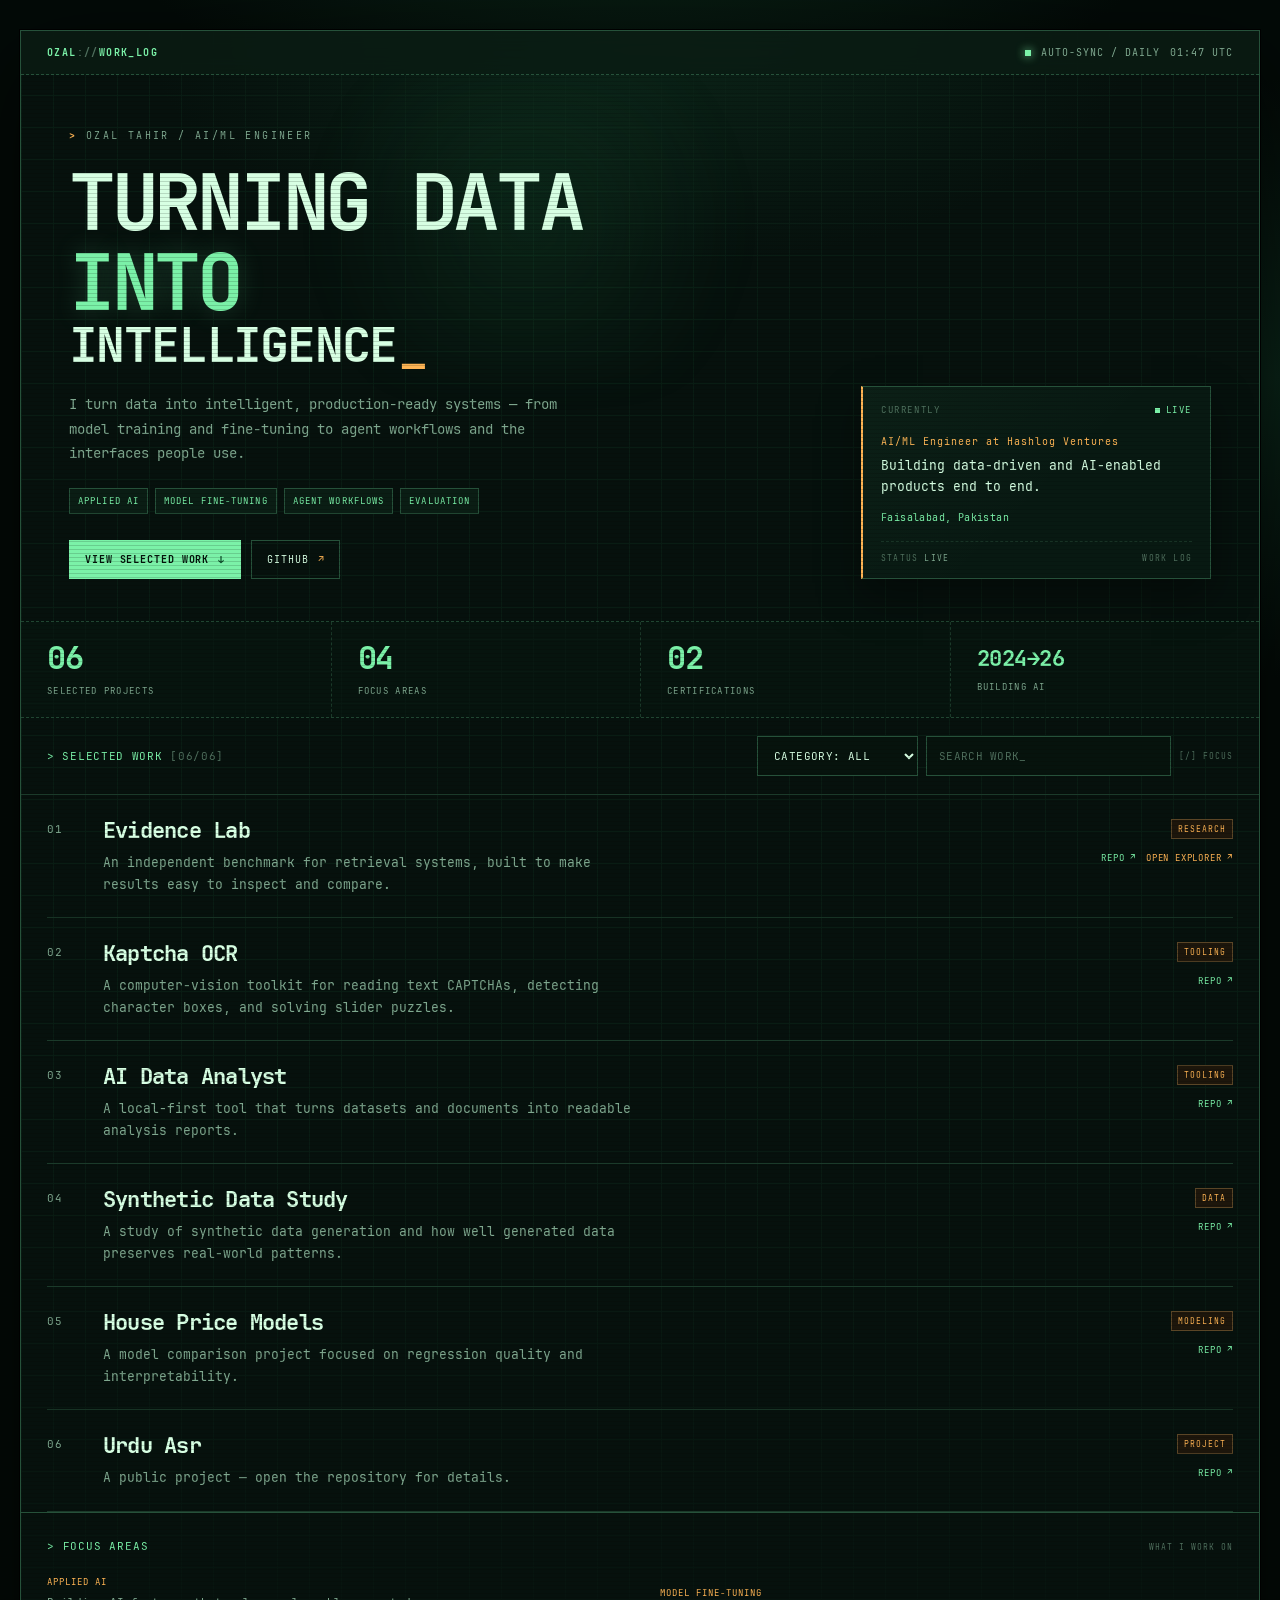
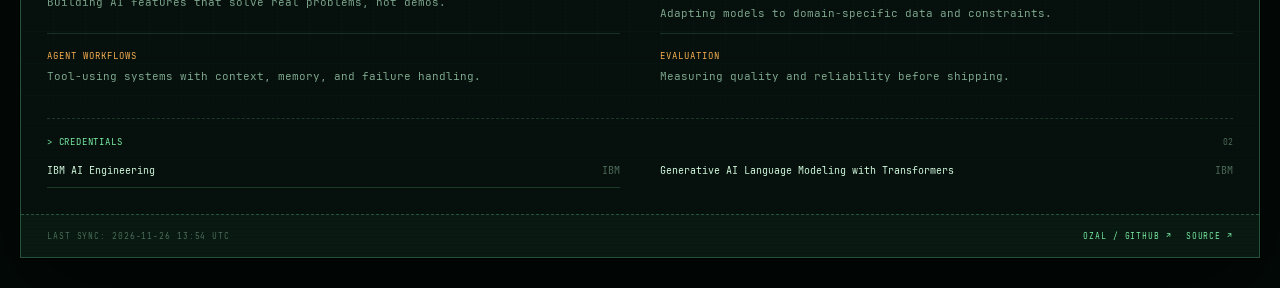
==== commit 8d0191b7: "chore: refresh project monitor [skip ci]" ====
--- a/docs/index.html
+++ b/docs/index.html
@@ -315,7 +315,7 @@
 </main>
 
 <script>
-const DATA = {"user":{"name":"Ozal Tahir","headline":"AI/ML Engineer","tagline":"I turn data into intelligent, production-ready systems — from model training and fine-tuning to agent workflows and the interfaces people use.","location":"Faisalabad, Pakistan","current":{"role":"AI/ML Engineer at Hashlog Ventures","description":"Building data-driven and AI-enabled products end to end.","status":"LIVE"},"focus":[{"label":"APPLIED AI","description":"Building AI features that solve real problems, not demos."},{"label":"MODEL FINE-TUNING","description":"Adapting models to domain-specific data and constraints."},{"label":"AGENT WORKFLOWS","description":"Tool-using systems with context, memory, and failure handling."},{"label":"EVALUATION","description":"Measuring quality and reliability before shipping."}],"credentials":[{"name":"IBM AI Engineering","issuer":"IBM"},{"name":"Generative AI Language Modeling with Transformers","issuer":"IBM"}],"links":{"github":"https://github.com/ozalt","lab":"lab/","linkedin":""}},"metrics":{"projects":6,"focus":4,"credentials":2,"window":"2024→26"},"projects":[{"repo":"ozalt/evidence-lab","name":"Evidence Lab","description":"An independent benchmark for retrieval systems, built to make results easy to inspect and compare.","category":"RESEARCH","url":"https://github.com/ozalt/evidence-lab","demo":"lab/","demo_label":"Open explorer","order":1,"index":1},{"repo":"ozalt/kaptchaocr","name":"Kaptcha OCR","description":"A computer-vision toolkit for reading text CAPTCHAs, detecting character boxes, and solving slider puzzles.","category":"TOOLING","url":"https://github.com/ozalt/kaptchaocr","demo":"","demo_label":"Live demo","order":2,"index":2},{"repo":"ozalt/AI-Data-Analyst-Reporter","name":"AI Data Analyst","description":"A local-first tool that turns datasets and documents into readable analysis reports.","category":"TOOLING","url":"https://github.com/ozalt/AI-Data-Analyst-Reporter","demo":"","demo_label":"Live demo","order":3,"index":3},{"repo":"ozalt/data-generation-using-ctgan","name":"Synthetic Data Study","description":"A study of synthetic data generation and how well generated data preserves real-world patterns.","category":"DATA","url":"https://github.com/ozalt/data-generation-using-ctgan","demo":"","demo_label":"Live demo","order":4,"index":4},{"repo":"ozalt/Machine-Learning-Models-Comparison-For-House-Prices","name":"House Price Models","description":"A model comparison project focused on regression quality and interpretability.","category":"MODELING","url":"https://github.com/ozalt/Machine-Learning-Models-Comparison-For-House-Prices","demo":"","demo_label":"Live demo","order":5,"index":5},{"repo":"ozalt/urdu-asr","name":"Urdu Asr","description":"A public project — open the repository for details.","category":"PROJECT","url":"https://github.com/ozalt/urdu-asr","demo":"","demo_label":"Live demo","order":999,"index":6}],"meta":{"generated_at":"2026-11-25T14:20:51+00:00","signature":"f0829b134db1aefe149e5e655d123e246b939b21e1ce942063842dc998f428f5"}};
+const DATA = {"user":{"name":"Ozal Tahir","headline":"AI/ML Engineer","tagline":"I turn data into intelligent, production-ready systems — from model training and fine-tuning to agent workflows and the interfaces people use.","location":"Faisalabad, Pakistan","current":{"role":"AI/ML Engineer at Hashlog Ventures","description":"Building data-driven and AI-enabled products end to end.","status":"LIVE"},"focus":[{"label":"APPLIED AI","description":"Building AI features that solve real problems, not demos."},{"label":"MODEL FINE-TUNING","description":"Adapting models to domain-specific data and constraints."},{"label":"AGENT WORKFLOWS","description":"Tool-using systems with context, memory, and failure handling."},{"label":"EVALUATION","description":"Measuring quality and reliability before shipping."}],"credentials":[{"name":"IBM AI Engineering","issuer":"IBM"},{"name":"Generative AI Language Modeling with Transformers","issuer":"IBM"}],"links":{"github":"https://github.com/ozalt","lab":"lab/","linkedin":""}},"metrics":{"projects":6,"focus":4,"credentials":2,"window":"2024→26"},"projects":[{"repo":"ozalt/evidence-lab","name":"Evidence Lab","description":"An independent benchmark for retrieval systems, built to make results easy to inspect and compare.","category":"RESEARCH","url":"https://github.com/ozalt/evidence-lab","demo":"lab/","demo_label":"Open explorer","order":1,"index":1},{"repo":"ozalt/kaptchaocr","name":"Kaptcha OCR","description":"A computer-vision toolkit for reading text CAPTCHAs, detecting character boxes, and solving slider puzzles.","category":"TOOLING","url":"https://github.com/ozalt/kaptchaocr","demo":"","demo_label":"Live demo","order":2,"index":2},{"repo":"ozalt/AI-Data-Analyst-Reporter","name":"AI Data Analyst","description":"A local-first tool that turns datasets and documents into readable analysis reports.","category":"TOOLING","url":"https://github.com/ozalt/AI-Data-Analyst-Reporter","demo":"","demo_label":"Live demo","order":3,"index":3},{"repo":"ozalt/data-generation-using-ctgan","name":"Synthetic Data Study","description":"A study of synthetic data generation and how well generated data preserves real-world patterns.","category":"DATA","url":"https://github.com/ozalt/data-generation-using-ctgan","demo":"","demo_label":"Live demo","order":4,"index":4},{"repo":"ozalt/Machine-Learning-Models-Comparison-For-House-Prices","name":"House Price Models","description":"A model comparison project focused on regression quality and interpretability.","category":"MODELING","url":"https://github.com/ozalt/Machine-Learning-Models-Comparison-For-House-Prices","demo":"","demo_label":"Live demo","order":5,"index":5},{"repo":"ozalt/urdu-asr","name":"Urdu Asr","description":"A public project — open the repository for details.","category":"PROJECT","url":"https://github.com/ozalt/urdu-asr","demo":"","demo_label":"Live demo","order":999,"index":6}],"meta":{"generated_at":"2026-11-26T13:54:00+00:00","signature":"f0829b134db1aefe149e5e655d123e246b939b21e1ce942063842dc998f428f5"}};
 
 const $ = (id) => document.getElementById(id);
 const pad = (n) => String(n).padStart(2, "0");
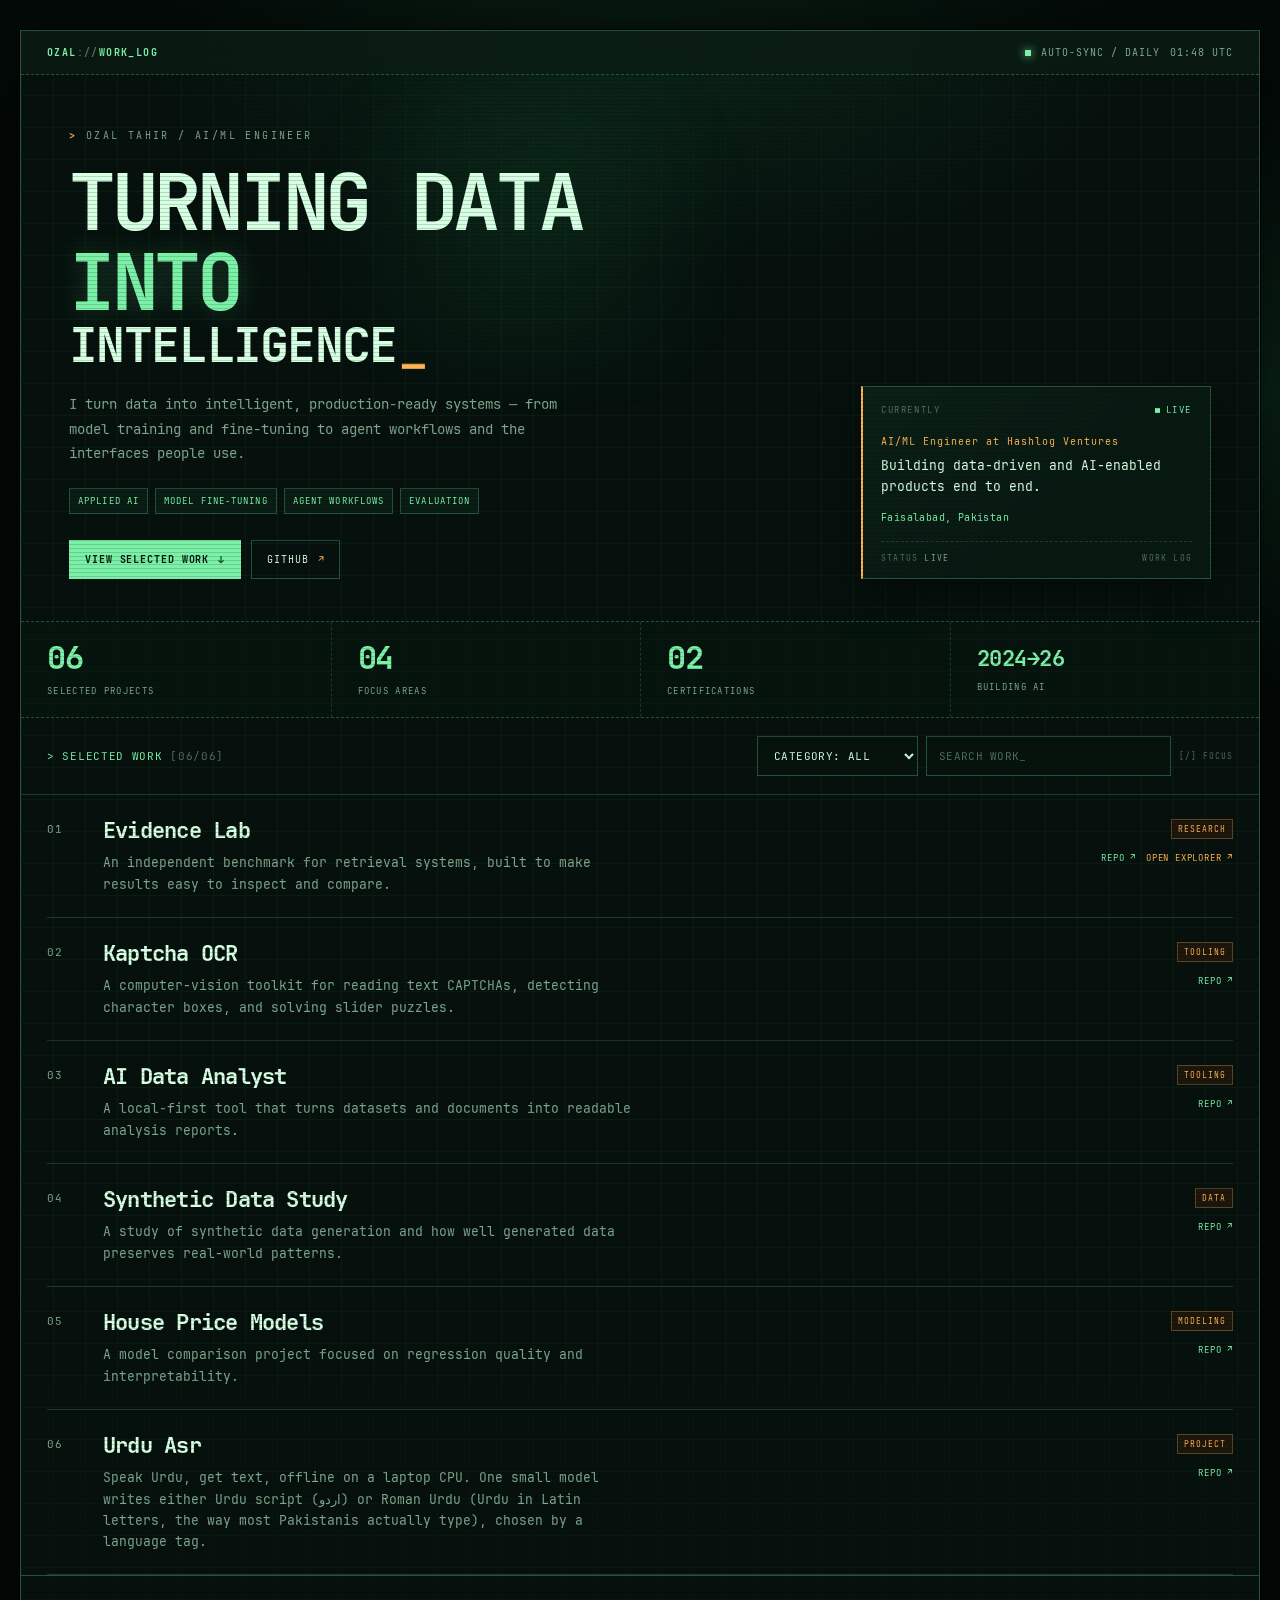
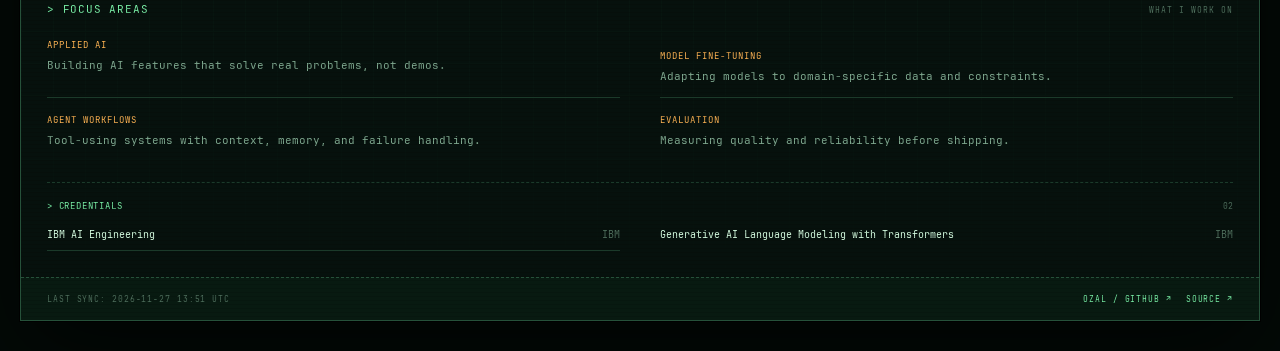
==== commit 14615bd3: "chore: refresh project monitor [skip ci]" ====
--- a/docs/index.html
+++ b/docs/index.html
@@ -315,7 +315,7 @@
 </main>
 
 <script>
-const DATA = {"user":{"name":"Ozal Tahir","headline":"AI/ML Engineer","tagline":"I turn data into intelligent, production-ready systems — from model training and fine-tuning to agent workflows and the interfaces people use.","location":"Faisalabad, Pakistan","current":{"role":"AI/ML Engineer at Hashlog Ventures","description":"Building data-driven and AI-enabled products end to end.","status":"LIVE"},"focus":[{"label":"APPLIED AI","description":"Building AI features that solve real problems, not demos."},{"label":"MODEL FINE-TUNING","description":"Adapting models to domain-specific data and constraints."},{"label":"AGENT WORKFLOWS","description":"Tool-using systems with context, memory, and failure handling."},{"label":"EVALUATION","description":"Measuring quality and reliability before shipping."}],"credentials":[{"name":"IBM AI Engineering","issuer":"IBM"},{"name":"Generative AI Language Modeling with Transformers","issuer":"IBM"}],"links":{"github":"https://github.com/ozalt","lab":"lab/","linkedin":""}},"metrics":{"projects":6,"focus":4,"credentials":2,"window":"2024→26"},"projects":[{"repo":"ozalt/evidence-lab","name":"Evidence Lab","description":"An independent benchmark for retrieval systems, built to make results easy to inspect and compare.","category":"RESEARCH","url":"https://github.com/ozalt/evidence-lab","demo":"lab/","demo_label":"Open explorer","order":1,"index":1},{"repo":"ozalt/kaptchaocr","name":"Kaptcha OCR","description":"A computer-vision toolkit for reading text CAPTCHAs, detecting character boxes, and solving slider puzzles.","category":"TOOLING","url":"https://github.com/ozalt/kaptchaocr","demo":"","demo_label":"Live demo","order":2,"index":2},{"repo":"ozalt/AI-Data-Analyst-Reporter","name":"AI Data Analyst","description":"A local-first tool that turns datasets and documents into readable analysis reports.","category":"TOOLING","url":"https://github.com/ozalt/AI-Data-Analyst-Reporter","demo":"","demo_label":"Live demo","order":3,"index":3},{"repo":"ozalt/data-generation-using-ctgan","name":"Synthetic Data Study","description":"A study of synthetic data generation and how well generated data preserves real-world patterns.","category":"DATA","url":"https://github.com/ozalt/data-generation-using-ctgan","demo":"","demo_label":"Live demo","order":4,"index":4},{"repo":"ozalt/Machine-Learning-Models-Comparison-For-House-Prices","name":"House Price Models","description":"A model comparison project focused on regression quality and interpretability.","category":"MODELING","url":"https://github.com/ozalt/Machine-Learning-Models-Comparison-For-House-Prices","demo":"","demo_label":"Live demo","order":5,"index":5},{"repo":"ozalt/urdu-asr","name":"Urdu Asr","description":"A public project — open the repository for details.","category":"PROJECT","url":"https://github.com/ozalt/urdu-asr","demo":"","demo_label":"Live demo","order":999,"index":6}],"meta":{"generated_at":"2026-11-26T13:54:00+00:00","signature":"f0829b134db1aefe149e5e655d123e246b939b21e1ce942063842dc998f428f5"}};
+const DATA = {"user":{"name":"Ozal Tahir","headline":"AI/ML Engineer","tagline":"I turn data into intelligent, production-ready systems — from model training and fine-tuning to agent workflows and the interfaces people use.","location":"Faisalabad, Pakistan","current":{"role":"AI/ML Engineer at Hashlog Ventures","description":"Building data-driven and AI-enabled products end to end.","status":"LIVE"},"focus":[{"label":"APPLIED AI","description":"Building AI features that solve real problems, not demos."},{"label":"MODEL FINE-TUNING","description":"Adapting models to domain-specific data and constraints."},{"label":"AGENT WORKFLOWS","description":"Tool-using systems with context, memory, and failure handling."},{"label":"EVALUATION","description":"Measuring quality and reliability before shipping."}],"credentials":[{"name":"IBM AI Engineering","issuer":"IBM"},{"name":"Generative AI Language Modeling with Transformers","issuer":"IBM"}],"links":{"github":"https://github.com/ozalt","lab":"lab/","linkedin":""}},"metrics":{"projects":6,"focus":4,"credentials":2,"window":"2024→26"},"projects":[{"repo":"ozalt/evidence-lab","name":"Evidence Lab","description":"An independent benchmark for retrieval systems, built to make results easy to inspect and compare.","category":"RESEARCH","url":"https://github.com/ozalt/evidence-lab","demo":"lab/","demo_label":"Open explorer","order":1,"index":1},{"repo":"ozalt/kaptchaocr","name":"Kaptcha OCR","description":"A computer-vision toolkit for reading text CAPTCHAs, detecting character boxes, and solving slider puzzles.","category":"TOOLING","url":"https://github.com/ozalt/kaptchaocr","demo":"","demo_label":"Live demo","order":2,"index":2},{"repo":"ozalt/AI-Data-Analyst-Reporter","name":"AI Data Analyst","description":"A local-first tool that turns datasets and documents into readable analysis reports.","category":"TOOLING","url":"https://github.com/ozalt/AI-Data-Analyst-Reporter","demo":"","demo_label":"Live demo","order":3,"index":3},{"repo":"ozalt/data-generation-using-ctgan","name":"Synthetic Data Study","description":"A study of synthetic data generation and how well generated data preserves real-world patterns.","category":"DATA","url":"https://github.com/ozalt/data-generation-using-ctgan","demo":"","demo_label":"Live demo","order":4,"index":4},{"repo":"ozalt/Machine-Learning-Models-Comparison-For-House-Prices","name":"House Price Models","description":"A model comparison project focused on regression quality and interpretability.","category":"MODELING","url":"https://github.com/ozalt/Machine-Learning-Models-Comparison-For-House-Prices","demo":"","demo_label":"Live demo","order":5,"index":5},{"repo":"ozalt/urdu-asr","name":"Urdu Asr","description":"Speak Urdu, get text, offline on a laptop CPU. One small model writes either Urdu script (اردو) or Roman Urdu (Urdu in Latin letters, the way most Pakistanis actually type), chosen by a language tag.","category":"PROJECT","url":"https://github.com/ozalt/urdu-asr","demo":"","demo_label":"Live demo","order":999,"index":6}],"meta":{"generated_at":"2026-11-27T13:51:02+00:00","signature":"138d7609ed55d932d2d57b44531f1562d16d5b3ea461cd5c644699615f3d0666"}};
 
 const $ = (id) => document.getElementById(id);
 const pad = (n) => String(n).padStart(2, "0");
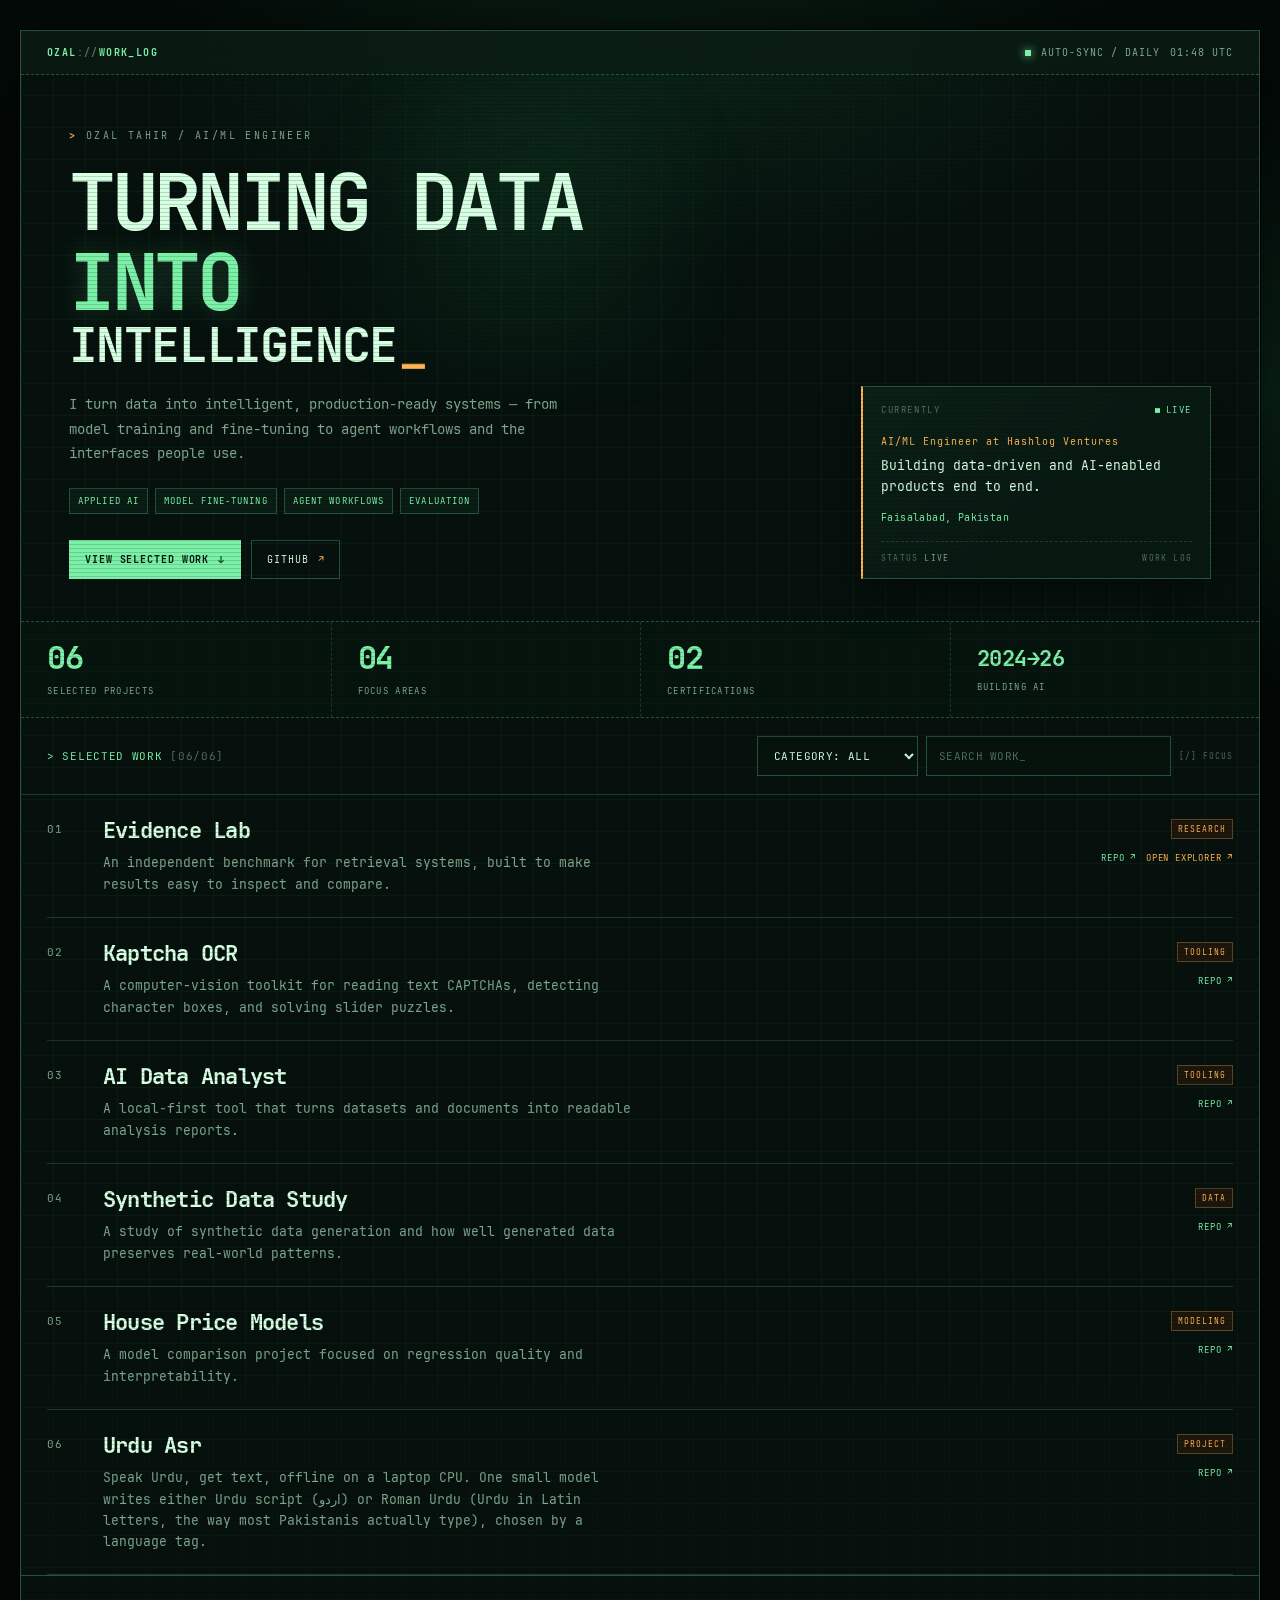
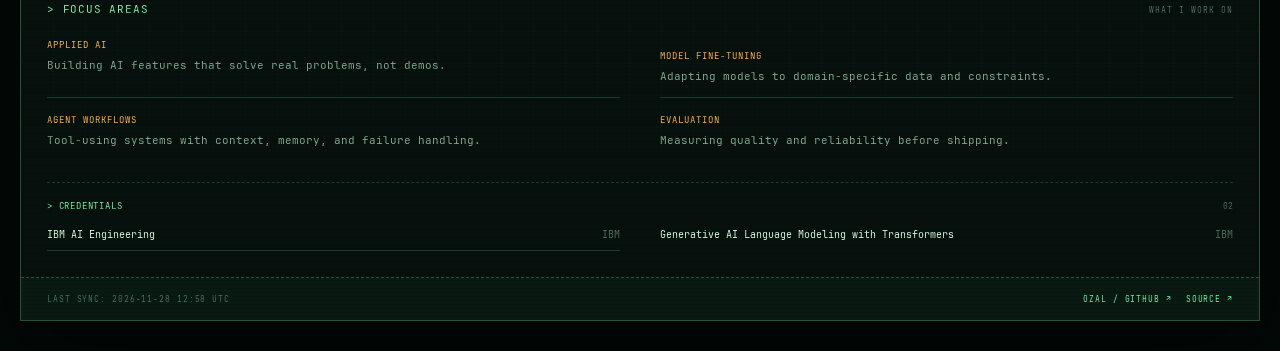
==== commit 04d23c01: "chore: refresh project monitor [skip ci]" ====
--- a/docs/index.html
+++ b/docs/index.html
@@ -315,7 +315,7 @@
 </main>
 
 <script>
-const DATA = {"user":{"name":"Ozal Tahir","headline":"AI/ML Engineer","tagline":"I turn data into intelligent, production-ready systems — from model training and fine-tuning to agent workflows and the interfaces people use.","location":"Faisalabad, Pakistan","current":{"role":"AI/ML Engineer at Hashlog Ventures","description":"Building data-driven and AI-enabled products end to end.","status":"LIVE"},"focus":[{"label":"APPLIED AI","description":"Building AI features that solve real problems, not demos."},{"label":"MODEL FINE-TUNING","description":"Adapting models to domain-specific data and constraints."},{"label":"AGENT WORKFLOWS","description":"Tool-using systems with context, memory, and failure handling."},{"label":"EVALUATION","description":"Measuring quality and reliability before shipping."}],"credentials":[{"name":"IBM AI Engineering","issuer":"IBM"},{"name":"Generative AI Language Modeling with Transformers","issuer":"IBM"}],"links":{"github":"https://github.com/ozalt","lab":"lab/","linkedin":""}},"metrics":{"projects":6,"focus":4,"credentials":2,"window":"2024→26"},"projects":[{"repo":"ozalt/evidence-lab","name":"Evidence Lab","description":"An independent benchmark for retrieval systems, built to make results easy to inspect and compare.","category":"RESEARCH","url":"https://github.com/ozalt/evidence-lab","demo":"lab/","demo_label":"Open explorer","order":1,"index":1},{"repo":"ozalt/kaptchaocr","name":"Kaptcha OCR","description":"A computer-vision toolkit for reading text CAPTCHAs, detecting character boxes, and solving slider puzzles.","category":"TOOLING","url":"https://github.com/ozalt/kaptchaocr","demo":"","demo_label":"Live demo","order":2,"index":2},{"repo":"ozalt/AI-Data-Analyst-Reporter","name":"AI Data Analyst","description":"A local-first tool that turns datasets and documents into readable analysis reports.","category":"TOOLING","url":"https://github.com/ozalt/AI-Data-Analyst-Reporter","demo":"","demo_label":"Live demo","order":3,"index":3},{"repo":"ozalt/data-generation-using-ctgan","name":"Synthetic Data Study","description":"A study of synthetic data generation and how well generated data preserves real-world patterns.","category":"DATA","url":"https://github.com/ozalt/data-generation-using-ctgan","demo":"","demo_label":"Live demo","order":4,"index":4},{"repo":"ozalt/Machine-Learning-Models-Comparison-For-House-Prices","name":"House Price Models","description":"A model comparison project focused on regression quality and interpretability.","category":"MODELING","url":"https://github.com/ozalt/Machine-Learning-Models-Comparison-For-House-Prices","demo":"","demo_label":"Live demo","order":5,"index":5},{"repo":"ozalt/urdu-asr","name":"Urdu Asr","description":"Speak Urdu, get text, offline on a laptop CPU. One small model writes either Urdu script (اردو) or Roman Urdu (Urdu in Latin letters, the way most Pakistanis actually type), chosen by a language tag.","category":"PROJECT","url":"https://github.com/ozalt/urdu-asr","demo":"","demo_label":"Live demo","order":999,"index":6}],"meta":{"generated_at":"2026-11-27T13:51:02+00:00","signature":"138d7609ed55d932d2d57b44531f1562d16d5b3ea461cd5c644699615f3d0666"}};
+const DATA = {"user":{"name":"Ozal Tahir","headline":"AI/ML Engineer","tagline":"I turn data into intelligent, production-ready systems — from model training and fine-tuning to agent workflows and the interfaces people use.","location":"Faisalabad, Pakistan","current":{"role":"AI/ML Engineer at Hashlog Ventures","description":"Building data-driven and AI-enabled products end to end.","status":"LIVE"},"focus":[{"label":"APPLIED AI","description":"Building AI features that solve real problems, not demos."},{"label":"MODEL FINE-TUNING","description":"Adapting models to domain-specific data and constraints."},{"label":"AGENT WORKFLOWS","description":"Tool-using systems with context, memory, and failure handling."},{"label":"EVALUATION","description":"Measuring quality and reliability before shipping."}],"credentials":[{"name":"IBM AI Engineering","issuer":"IBM"},{"name":"Generative AI Language Modeling with Transformers","issuer":"IBM"}],"links":{"github":"https://github.com/ozalt","lab":"lab/","linkedin":""}},"metrics":{"projects":6,"focus":4,"credentials":2,"window":"2024→26"},"projects":[{"repo":"ozalt/evidence-lab","name":"Evidence Lab","description":"An independent benchmark for retrieval systems, built to make results easy to inspect and compare.","category":"RESEARCH","url":"https://github.com/ozalt/evidence-lab","demo":"lab/","demo_label":"Open explorer","order":1,"index":1},{"repo":"ozalt/kaptchaocr","name":"Kaptcha OCR","description":"A computer-vision toolkit for reading text CAPTCHAs, detecting character boxes, and solving slider puzzles.","category":"TOOLING","url":"https://github.com/ozalt/kaptchaocr","demo":"","demo_label":"Live demo","order":2,"index":2},{"repo":"ozalt/AI-Data-Analyst-Reporter","name":"AI Data Analyst","description":"A local-first tool that turns datasets and documents into readable analysis reports.","category":"TOOLING","url":"https://github.com/ozalt/AI-Data-Analyst-Reporter","demo":"","demo_label":"Live demo","order":3,"index":3},{"repo":"ozalt/data-generation-using-ctgan","name":"Synthetic Data Study","description":"A study of synthetic data generation and how well generated data preserves real-world patterns.","category":"DATA","url":"https://github.com/ozalt/data-generation-using-ctgan","demo":"","demo_label":"Live demo","order":4,"index":4},{"repo":"ozalt/Machine-Learning-Models-Comparison-For-House-Prices","name":"House Price Models","description":"A model comparison project focused on regression quality and interpretability.","category":"MODELING","url":"https://github.com/ozalt/Machine-Learning-Models-Comparison-For-House-Prices","demo":"","demo_label":"Live demo","order":5,"index":5},{"repo":"ozalt/urdu-asr","name":"Urdu Asr","description":"Speak Urdu, get text, offline on a laptop CPU. One small model writes either Urdu script (اردو) or Roman Urdu (Urdu in Latin letters, the way most Pakistanis actually type), chosen by a language tag.","category":"PROJECT","url":"https://github.com/ozalt/urdu-asr","demo":"","demo_label":"Live demo","order":999,"index":6}],"meta":{"generated_at":"2026-11-28T12:58:54+00:00","signature":"138d7609ed55d932d2d57b44531f1562d16d5b3ea461cd5c644699615f3d0666"}};
 
 const $ = (id) => document.getElementById(id);
 const pad = (n) => String(n).padStart(2, "0");
